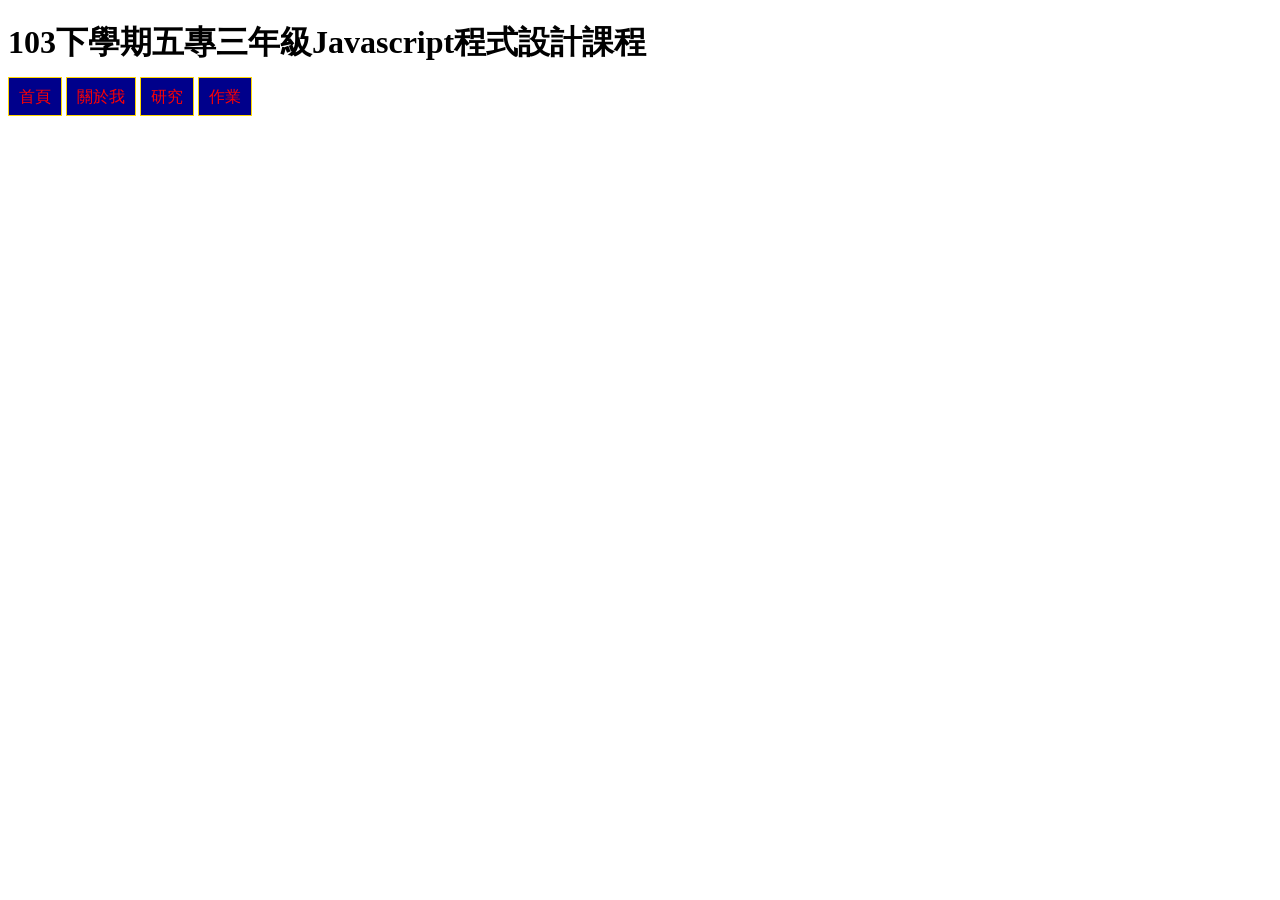
==== index.html @ 6a2a3c7b "index.html" ====
<!DOCTYPE html>
<html lang="en">
<head>
    <meta charset="UTF-8">
    <meta name="viewport" content="width=device-width, initial-scale=1.0">
    <title>Javascript程式設計範例</title>
    <style>
        a{
            color: white;
            background-color: darkblue;
            text-decoration: none;
            padding: 10px;
            border: 1px solid gold;
        }
        a:link{
            color:red;
        }
    </style>
</head>
<body>
    <h1>103下學期五專三年級Javascript程式設計課程</h1>
    <a href="index.html">首頁</a>
    <a href="about.html">關於我</a>
    <a href="research.html">研究</a>
    <a href="homework.html">作業</a>
</body>
</html>
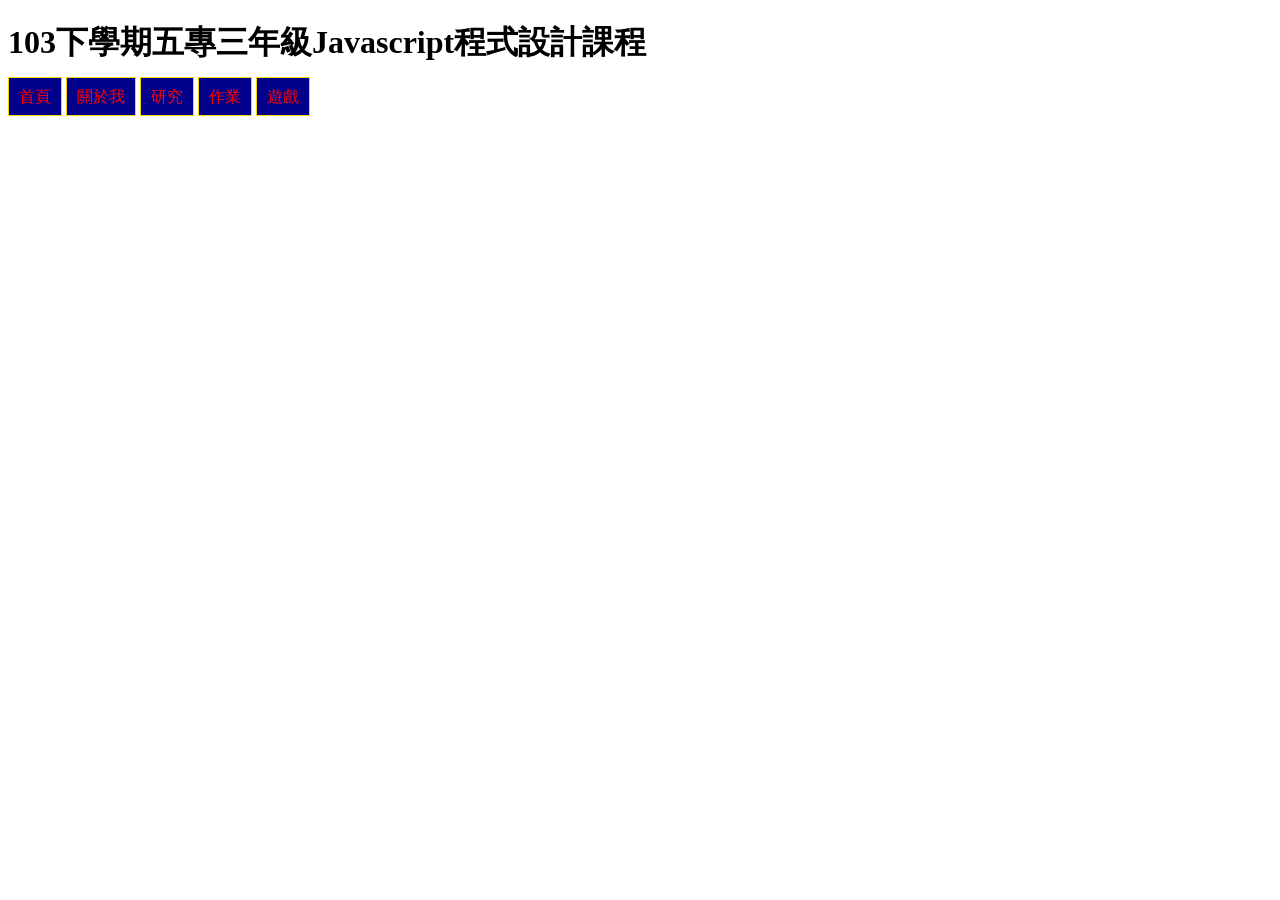
==== commit 6435d4ea: "index.html" ====
--- a/index.html
+++ b/index.html
@@ -23,5 +23,6 @@
     <a href="about.html">關於我</a>
     <a href="research.html">研究</a>
     <a href="homework.html">作業</a>
+    <a href="game.html">遊戲</a>
 </body>
 </html>
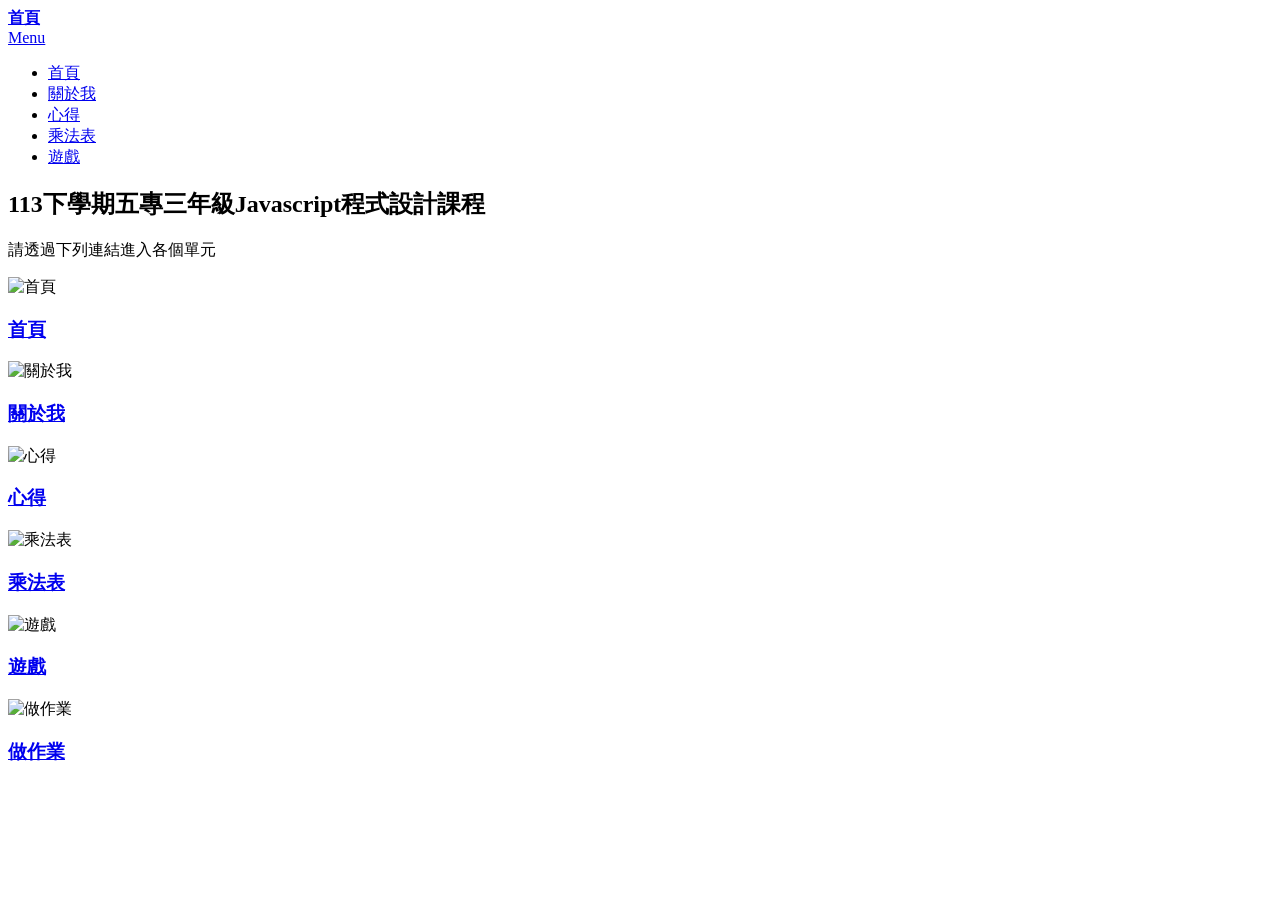
==== commit 709b3a0f: "2" ====
--- a/index.html
+++ b/index.html
@@ -1,28 +1,117 @@
-<!DOCTYPE html>
-<html lang="en">
+<!DOCTYPE HTML>
+<html>
 <head>
-    <meta charset="UTF-8">
-    <meta name="viewport" content="width=device-width, initial-scale=1.0">
     <title>Javascript程式設計範例</title>
-    <style>
-        a{
-            color: white;
-            background-color: darkblue;
-            text-decoration: none;
-            padding: 10px;
-            border: 1px solid gold;
-        }
-        a:link{
-            color:red;
-        }
-    </style>
+    <meta charset="utf-8" />
+    <meta name="viewport" content="width=device-width, initial-scale=1, user-scalable=no" />
+    <link rel="stylesheet" href="assets/css/main.css" />
+    <noscript><link rel="stylesheet" href="assets/css/noscript.css" /></noscript>
 </head>
-<body>
-    <h1>103下學期五專三年級Javascript程式設計課程</h1>
-    <a href="index.html">首頁</a>
-    <a href="about.html">關於我</a>
-    <a href="research.html">研究</a>
-    <a href="homework.html">作業</a>
-    <a href="game.html">遊戲</a>
+<body class="is-preload">
+
+    <!-- Wrapper -->
+    <div id="wrapper">
+
+        <!-- Header -->
+        <header id="header" class="alt">
+            <a href="index.html" class="logo"><strong>首頁</strong> </a>
+            <nav>
+                <a href="#menu">Menu</a>
+            </nav>
+        </header>
+
+        <!-- Menu -->
+        <nav id="menu">
+            <ul class="links">
+                <li><a href="index.html">首頁</a></li>
+                <li><a href="about.html">關於我</a></li>
+                <li><a href="feel.html">心得</a></li>
+                <li><a href="xx.html">乘法表</a></li>
+                <li><a href="game2.html">遊戲</a></li>
+            </ul>
+        </nav>
+
+       <!-- ...existing code... -->
+<!-- Banner -->
+<section id="banner" class="major">
+    <div class="inner">
+        <header class="major">
+            <h1>113下學期五專三年級Javascript程式設計課程</h1>
+        </header>
+        <div class="content">
+            <p>請透過下列連結進入各個單元</p>
+        </div>
+    </div>
+</section>
+
+<!-- Main -->
+<div id="main">
+
+    <!-- One -->
+    <section id="one" class="tiles">
+<article>
+    <span class="image">
+        <img src="images/home.jpg" alt="首頁" />
+    </span>
+    <header class="major">
+        <h3><a href="index.html" class="link">首頁</a></h3>
+    </header>
+</article>
+        <article>
+            <span class="image">
+                <img src="images/me.jpg" alt="關於我" />
+            </span>
+            <header class="major">
+                <h3><a href="about.html" class="link">關於我</a></h3>
+            </header>
+        </article>
+    <article>
+        <span class="image">
+            <img src="images/feel.jpg" alt="心得" />
+        </span>
+        <header class="major">
+            <h3><a href="feel.html" class="link">心得</a></h3>
+        </header>
+    </article>
+    <article>
+        <span class="image">
+            <img src="images/xx.jpg" alt="乘法表" />
+        </span>
+        <header class="major">
+            <h3><a href="xx.html" class="link">乘法表</a></h3>
+        </header>
+    </article>
+    <article>
+        <span class="image">
+            <img src="images/game.jpg" alt="遊戲" />
+        </span>
+        <header class="major">
+            <h3><a href="game2.html" class="link">遊戲</a></h3>
+        </header>
+    </article>
+    <!-- 新增「做作業」區塊，格式和遊戲一樣 -->
+    <article>
+        <span class="image">
+            <img src="images/homework.jpg" alt="做作業" />
+        </span>
+        <header class="major">
+            <h3><a href="https://jiadeshen.github.io/0508-1app/" class="link" target="_blank">做作業</a></h3>
+        </header>
+    </article>
+</section>
+    
+
+   
+<!-- ...existing code... -->
+
+    <!-- Scripts -->
+    <script src="assets/js/jquery.min.js"></script>
+    <script src="assets/js/jquery.scrolly.min.js"></script>
+    <script src="assets/js/jquery.scrollex.min.js"></script>
+    <script src="assets/js/browser.min.js"></script>
+    <script src="assets/js/breakpoints.min.js"></script>
+    <script src="assets/js/util.js"></script>
+    <script src="assets/js/main.js"></script>
+
 </body>
 </html>
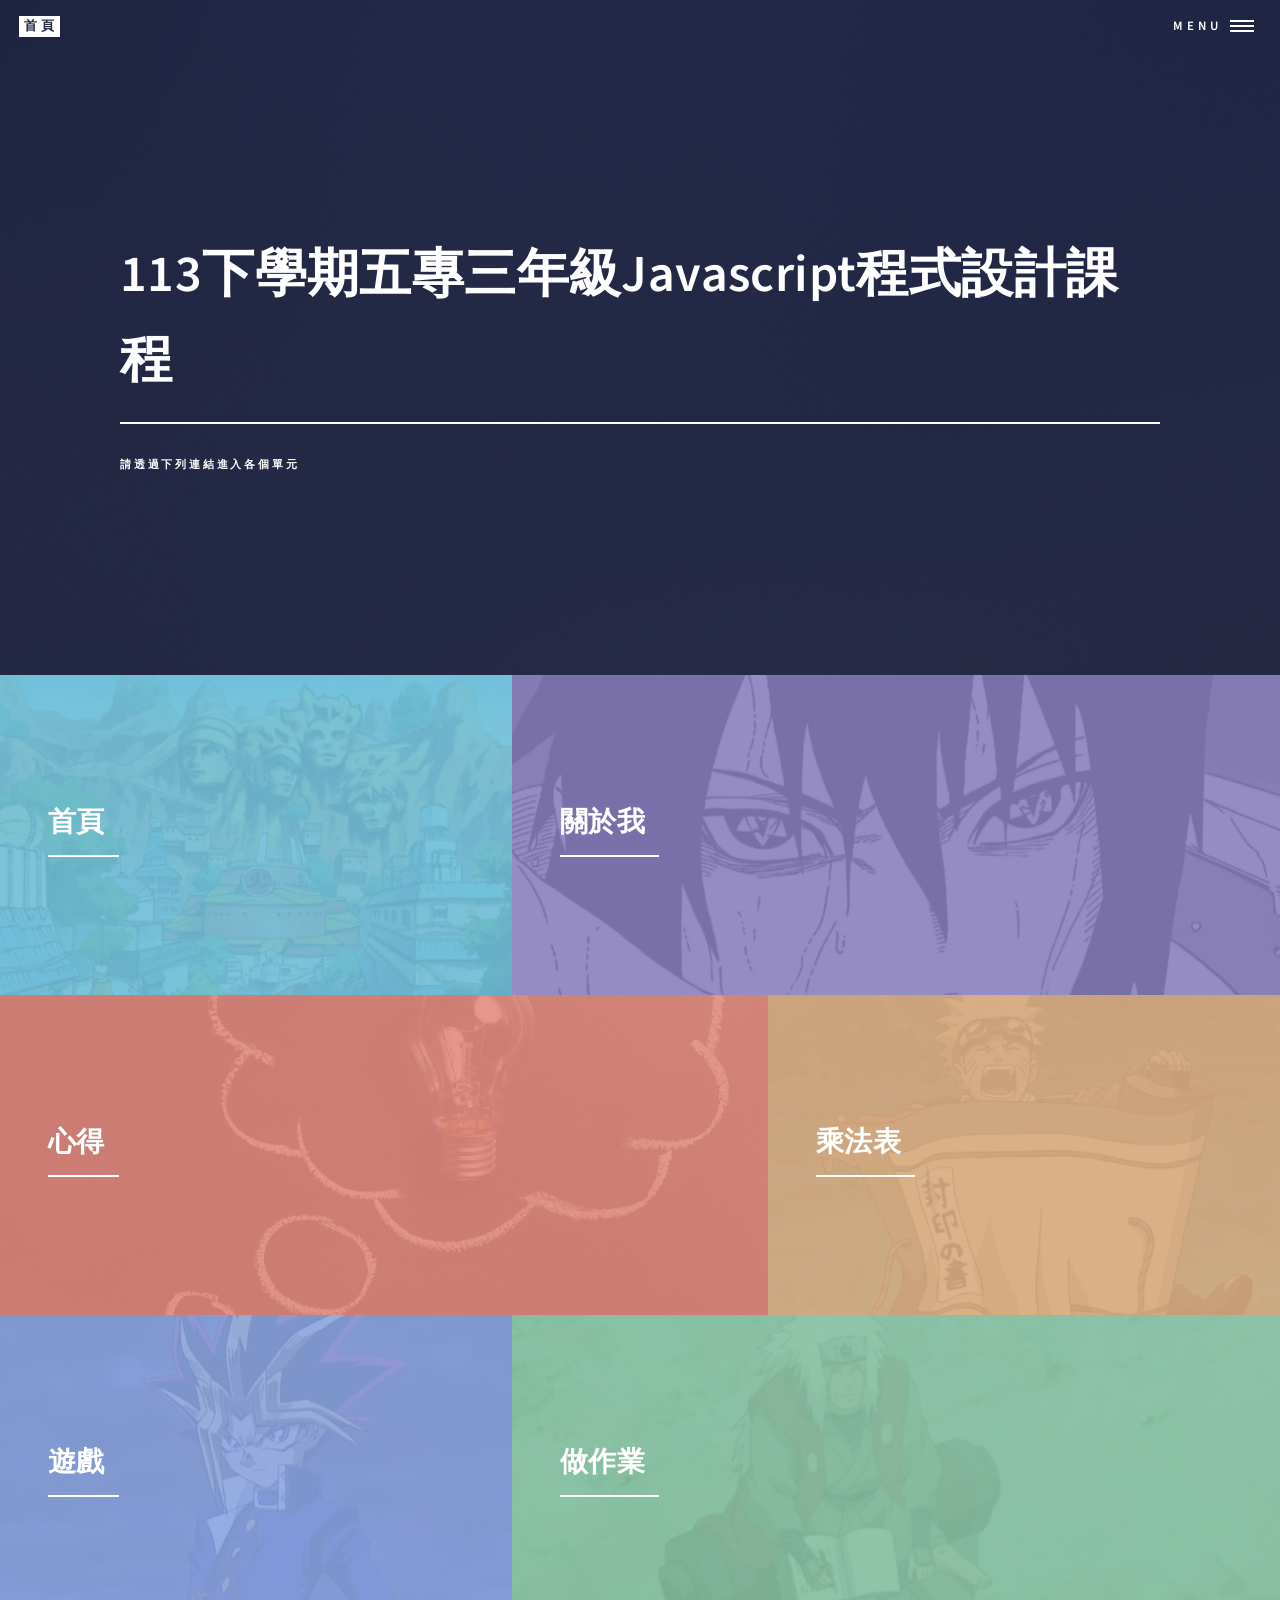
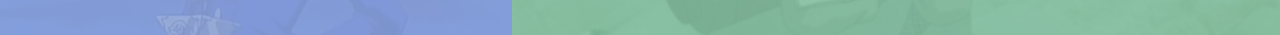
==== commit a04e76cc: "更新多個HTML檔案，優化註解與結構，改善可讀性" ====
--- a/index.html
+++ b/index.html
@@ -4,15 +4,17 @@
     <title>Javascript程式設計範例</title>
     <meta charset="utf-8" />
     <meta name="viewport" content="width=device-width, initial-scale=1, user-scalable=no" />
+    <!-- 主樣式 -->
     <link rel="stylesheet" href="assets/css/main.css" />
+    <!-- 無JS時的樣式 -->
     <noscript><link rel="stylesheet" href="assets/css/noscript.css" /></noscript>
 </head>
 <body class="is-preload">
 
-    <!-- Wrapper -->
+    <!-- 外層包裝 -->
     <div id="wrapper">
 
-        <!-- Header -->
+        <!-- 頁首（Logo與選單） -->
         <header id="header" class="alt">
             <a href="index.html" class="logo"><strong>首頁</strong> </a>
             <nav>
@@ -20,7 +22,7 @@
             </nav>
         </header>
 
-        <!-- Menu -->
+        <!-- 側邊選單 -->
         <nav id="menu">
             <ul class="links">
                 <li><a href="index.html">首頁</a></li>
@@ -31,87 +33,85 @@
             </ul>
         </nav>
 
-       <!-- ...existing code... -->
-<!-- Banner -->
-<section id="banner" class="major">
-    <div class="inner">
-        <header class="major">
-            <h1>113下學期五專三年級Javascript程式設計課程</h1>
-        </header>
-        <div class="content">
-            <p>請透過下列連結進入各個單元</p>
+        <!-- 橫幅區塊，顯示課程標題與說明 -->
+        <section id="banner" class="major">
+            <div class="inner">
+                <header class="major">
+                    <h1>113下學期五專三年級Javascript程式設計課程</h1>
+                </header>
+                <div class="content">
+                    <p>請透過下列連結進入各個單元</p>
+                </div>
+            </div>
+        </section>
+
+        <!-- 主要內容區塊 -->
+        <div id="main">
+
+            <!-- tiles 區塊，列出各單元入口 -->
+            <section id="one" class="tiles">
+                <!-- 首頁 -->
+                <article>
+                    <span class="image">
+                        <img src="images/home.jpg" alt="首頁" />
+                    </span>
+                    <header class="major">
+                        <h3><a href="index.html" class="link">首頁</a></h3>
+                    </header>
+                </article>
+                <!-- 關於我 -->
+                <article>
+                    <span class="image">
+                        <img src="images/me.jpg" alt="關於我" />
+                    </span>
+                    <header class="major">
+                        <h3><a href="about.html" class="link">關於我</a></h3>
+                    </header>
+                </article>
+                <!-- 心得 -->
+                <article>
+                    <span class="image">
+                        <img src="images/feel.jpg" alt="心得" />
+                    </span>
+                    <header class="major">
+                        <h3><a href="feel.html" class="link">心得</a></h3>
+                    </header>
+                </article>
+                <!-- 乘法表 -->
+                <article>
+                    <span class="image">
+                        <img src="images/xx.jpg" alt="乘法表" />
+                    </span>
+                    <header class="major">
+                        <h3><a href="xx.html" class="link">乘法表</a></h3>
+                    </header>
+                </article>
+                <!-- 遊戲 -->
+                <article>
+                    <span class="image">
+                        <img src="images/game.jpg" alt="遊戲" />
+                    </span>
+                    <header class="major">
+                        <h3><a href="game2.html" class="link">遊戲</a></h3>
+                    </header>
+                </article>
+                <!-- 做作業（外部連結，另開新視窗） -->
+                <article>
+                    <span class="image">
+                        <img src="images/homework.jpg" alt="做作業" />
+                    </span>
+                    <header class="major">
+                        <h3><a href="https://jiadeshen.github.io/0508-1app/" class="link" target="_blank">做作業</a></h3>
+                    </header>
+                </article>
+            </section>
         </div>
-    </div>
-</section>
 
-<!-- Main -->
-<div id="main">
-
-    <!-- One -->
-    <section id="one" class="tiles">
-<article>
-    <span class="image">
-        <img src="images/home.jpg" alt="首頁" />
-    </span>
-    <header class="major">
-        <h3><a href="index.html" class="link">首頁</a></h3>
-    </header>
-</article>
-        <article>
-            <span class="image">
-                <img src="images/me.jpg" alt="關於我" />
-            </span>
-            <header class="major">
-                <h3><a href="about.html" class="link">關於我</a></h3>
-            </header>
-        </article>
-    <article>
-        <span class="image">
-            <img src="images/feel.jpg" alt="心得" />
-        </span>
-        <header class="major">
-            <h3><a href="feel.html" class="link">心得</a></h3>
-        </header>
-    </article>
-    <article>
-        <span class="image">
-            <img src="images/xx.jpg" alt="乘法表" />
-        </span>
-        <header class="major">
-            <h3><a href="xx.html" class="link">乘法表</a></h3>
-        </header>
-    </article>
-    <article>
-        <span class="image">
-            <img src="images/game.jpg" alt="遊戲" />
-        </span>
-        <header class="major">
-            <h3><a href="game2.html" class="link">遊戲</a></h3>
-        </header>
-    </article>
-    <!-- 新增「做作業」區塊，格式和遊戲一樣 -->
-    <article>
-        <span class="image">
-            <img src="images/homework.jpg" alt="做作業" />
-        </span>
-        <header class="major">
-            <h3><a href="https://jiadeshen.github.io/0508-1app/" class="link" target="_blank">做作業</a></h3>
-        </header>
-    </article>
-</section>
-    
-
-   
-<!-- ...existing code... -->
-
-    <!-- Scripts -->
-    <script src="assets/js/jquery.min.js"></script>
-    <script src="assets/js/jquery.scrolly.min.js"></script>
-    <script src="assets/js/jquery.scrollex.min.js"></script>
-    <script src="assets/js/browser.min.js"></script>
-    <script src="assets/js/breakpoints.min.js"></script>
-    <script src="assets/js/util.js"></script>
-    <script src="assets/js/main.js"></script>
-
-</body>
-</html>+        <!-- 主題功能用 JavaScript -->
+        <script src="assets/js/jquery.min.js"></script>
+        <script src="assets/js/jquery.scrolly.min.js"></script>
+        <script src="assets/js/jquery.scrollex.min.js"></script>
+        <script src="assets/js/browser.min.js"></script>
+        <script src="assets/js/breakpoints.min.js"></script>
+        <script src="assets/js/util.js"></script>
+        <script src="assets/js/main.js"></script>
--- a/assets/css/main.css
+++ b/assets/css/main.css
@@ -0,0 +1,4001 @@
+@import url(fontawesome-all.min.css);
+@import url("https://fonts.googleapis.com/css?family=Source+Sans+Pro:300,300italic,600,600italic");
+
+/*
+	Forty by HTML5 UP
+	html5up.net | @ajlkn
+	Free for personal and commercial use under the CCA 3.0 license (html5up.net/license)
+*/
+
+html, body, div, span, applet, object,
+iframe, h1, h2, h3, h4, h5, h6, p, blockquote,
+pre, a, abbr, acronym, address, big, cite,
+code, del, dfn, em, img, ins, kbd, q, s, samp,
+small, strike, strong, sub, sup, tt, var, b,
+u, i, center, dl, dt, dd, ol, ul, li, fieldset,
+form, label, legend, table, caption, tbody,
+tfoot, thead, tr, th, td, article, aside,
+canvas, details, embed, figure, figcaption,
+footer, header, hgroup, menu, nav, output, ruby,
+section, summary, time, mark, audio, video {
+	margin: 0;
+	padding: 0;
+	border: 0;
+	font-size: 100%;
+	font: inherit;
+	vertical-align: baseline;}
+
+article, aside, details, figcaption, figure,
+footer, header, hgroup, menu, nav, section {
+	display: block;}
+
+body {
+	line-height: 1;
+}
+
+ol, ul {
+	list-style: none;
+}
+
+blockquote, q {
+	quotes: none;
+}
+
+	blockquote:before, blockquote:after, q:before, q:after {
+		content: '';
+		content: none;
+	}
+
+table {
+	border-collapse: collapse;
+	border-spacing: 0;
+}
+
+body {
+	-webkit-text-size-adjust: none;
+}
+
+mark {
+	background-color: transparent;
+	color: inherit;
+}
+
+input::-moz-focus-inner {
+	border: 0;
+	padding: 0;
+}
+
+input, select, textarea {
+	-moz-appearance: none;
+	-webkit-appearance: none;
+	-ms-appearance: none;
+	appearance: none;
+}
+
+/* Basic */
+
+	@-ms-viewport {
+		width: device-width;
+	}
+
+	body {
+		-ms-overflow-style: scrollbar;
+	}
+
+	@media screen and (max-width: 480px) {
+
+		html, body {
+			min-width: 320px;
+		}
+
+	}
+
+	html {
+		box-sizing: border-box;
+	}
+
+	*, *:before, *:after {
+		box-sizing: inherit;
+	}
+
+	body {
+		background: #242943;
+	}
+
+		body.is-preload *, body.is-preload *:before, body.is-preload *:after {
+			-moz-animation: none !important;
+			-webkit-animation: none !important;
+			-ms-animation: none !important;
+			animation: none !important;
+			-moz-transition: none !important;
+			-webkit-transition: none !important;
+			-ms-transition: none !important;
+			transition: none !important;
+		}
+
+/* Type */
+
+	body, input, select, textarea {
+		color: #ffffff;
+		font-family: "Source Sans Pro", Helvetica, sans-serif;
+		font-size: 17pt;
+		font-weight: 300;
+		letter-spacing: 0.025em;
+		line-height: 1.65;
+	}
+
+		@media screen and (max-width: 1680px) {
+
+			body, input, select, textarea {
+				font-size: 14pt;
+			}
+
+		}
+
+		@media screen and (max-width: 1280px) {
+
+			body, input, select, textarea {
+				font-size: 12pt;
+			}
+
+		}
+
+		@media screen and (max-width: 360px) {
+
+			body, input, select, textarea {
+				font-size: 11pt;
+			}
+
+		}
+
+	a {
+		-moz-transition: color 0.2s ease-in-out, border-bottom-color 0.2s ease-in-out;
+		-webkit-transition: color 0.2s ease-in-out, border-bottom-color 0.2s ease-in-out;
+		-ms-transition: color 0.2s ease-in-out, border-bottom-color 0.2s ease-in-out;
+		transition: color 0.2s ease-in-out, border-bottom-color 0.2s ease-in-out;
+		border-bottom: dotted 1px;
+		color: inherit;
+		text-decoration: none;
+	}
+
+		a:hover {
+			border-bottom-color: transparent;
+			color: #9bf1ff !important;
+		}
+
+		a:active {
+			color: #53e3fb !important;
+		}
+
+	strong, b {
+		color: #ffffff;
+		font-weight: 600;
+	}
+
+	em, i {
+		font-style: italic;
+	}
+
+	p {
+		margin: 0 0 2em 0;
+	}
+
+	h1, h2, h3, h4, h5, h6 {
+		color: #ffffff;
+		font-weight: 600;
+		line-height: 1.65;
+		margin: 0 0 1em 0;
+	}
+
+		h1 a, h2 a, h3 a, h4 a, h5 a, h6 a {
+			color: inherit;
+			border-bottom: 0;
+		}
+
+	h1 {
+		font-size: 2.5em;
+	}
+
+	h2 {
+		font-size: 1.75em;
+	}
+
+	h3 {
+		font-size: 1.35em;
+	}
+
+	h4 {
+		font-size: 1.1em;
+	}
+
+	h5 {
+		font-size: 0.9em;
+	}
+
+	h6 {
+		font-size: 0.7em;
+	}
+
+	@media screen and (max-width: 736px) {
+
+		h1 {
+			font-size: 2em;
+		}
+
+		h2 {
+			font-size: 1.5em;
+		}
+
+		h3 {
+			font-size: 1.25em;
+		}
+
+	}
+
+	sub {
+		font-size: 0.8em;
+		position: relative;
+		top: 0.5em;
+	}
+
+	sup {
+		font-size: 0.8em;
+		position: relative;
+		top: -0.5em;
+	}
+
+	blockquote {
+		border-left: solid 4px rgba(212, 212, 255, 0.1);
+		font-style: italic;
+		margin: 0 0 2em 0;
+		padding: 0.5em 0 0.5em 2em;
+	}
+
+	code {
+		background: rgba(212, 212, 255, 0.035);
+		font-family: "Courier New", monospace;
+		font-size: 0.9em;
+		margin: 0 0.25em;
+		padding: 0.25em 0.65em;
+	}
+
+	pre {
+		-webkit-overflow-scrolling: touch;
+		font-family: "Courier New", monospace;
+		font-size: 0.9em;
+		margin: 0 0 2em 0;
+	}
+
+		pre code {
+			display: block;
+			line-height: 1.75;
+			padding: 1em 1.5em;
+			overflow-x: auto;
+		}
+
+	hr {
+		border: 0;
+		border-bottom: solid 1px rgba(212, 212, 255, 0.1);
+		margin: 2em 0;
+	}
+
+		hr.major {
+			margin: 3em 0;
+		}
+
+	.align-left {
+		text-align: left;
+	}
+
+	.align-center {
+		text-align: center;
+	}
+
+	.align-right {
+		text-align: right;
+	}
+
+/* Row */
+
+	.row {
+		display: flex;
+		flex-wrap: wrap;
+		box-sizing: border-box;
+		align-items: stretch;
+	}
+
+		.row > * {
+			box-sizing: border-box;
+		}
+
+		.row.gtr-uniform > * > :last-child {
+			margin-bottom: 0;
+		}
+
+		.row.aln-left {
+			justify-content: flex-start;
+		}
+
+		.row.aln-center {
+			justify-content: center;
+		}
+
+		.row.aln-right {
+			justify-content: flex-end;
+		}
+
+		.row.aln-top {
+			align-items: flex-start;
+		}
+
+		.row.aln-middle {
+			align-items: center;
+		}
+
+		.row.aln-bottom {
+			align-items: flex-end;
+		}
+
+		.row > .imp {
+			order: -1;
+		}
+
+		.row > .col-1 {
+			width: 8.33333%;
+		}
+
+		.row > .off-1 {
+			margin-left: 8.33333%;
+		}
+
+		.row > .col-2 {
+			width: 16.66667%;
+		}
+
+		.row > .off-2 {
+			margin-left: 16.66667%;
+		}
+
+		.row > .col-3 {
+			width: 25%;
+		}
+
+		.row > .off-3 {
+			margin-left: 25%;
+		}
+
+		.row > .col-4 {
+			width: 33.33333%;
+		}
+
+		.row > .off-4 {
+			margin-left: 33.33333%;
+		}
+
+		.row > .col-5 {
+			width: 41.66667%;
+		}
+
+		.row > .off-5 {
+			margin-left: 41.66667%;
+		}
+
+		.row > .col-6 {
+			width: 50%;
+		}
+
+		.row > .off-6 {
+			margin-left: 50%;
+		}
+
+		.row > .col-7 {
+			width: 58.33333%;
+		}
+
+		.row > .off-7 {
+			margin-left: 58.33333%;
+		}
+
+		.row > .col-8 {
+			width: 66.66667%;
+		}
+
+		.row > .off-8 {
+			margin-left: 66.66667%;
+		}
+
+		.row > .col-9 {
+			width: 75%;
+		}
+
+		.row > .off-9 {
+			margin-left: 75%;
+		}
+
+		.row > .col-10 {
+			width: 83.33333%;
+		}
+
+		.row > .off-10 {
+			margin-left: 83.33333%;
+		}
+
+		.row > .col-11 {
+			width: 91.66667%;
+		}
+
+		.row > .off-11 {
+			margin-left: 91.66667%;
+		}
+
+		.row > .col-12 {
+			width: 100%;
+		}
+
+		.row > .off-12 {
+			margin-left: 100%;
+		}
+
+		.row.gtr-0 {
+			margin-top: 0;
+			margin-left: 0em;
+		}
+
+			.row.gtr-0 > * {
+				padding: 0 0 0 0em;
+			}
+
+			.row.gtr-0.gtr-uniform {
+				margin-top: 0em;
+			}
+
+				.row.gtr-0.gtr-uniform > * {
+					padding-top: 0em;
+				}
+
+		.row.gtr-25 {
+			margin-top: 0;
+			margin-left: -0.5em;
+		}
+
+			.row.gtr-25 > * {
+				padding: 0 0 0 0.5em;
+			}
+
+			.row.gtr-25.gtr-uniform {
+				margin-top: -0.5em;
+			}
+
+				.row.gtr-25.gtr-uniform > * {
+					padding-top: 0.5em;
+				}
+
+		.row.gtr-50 {
+			margin-top: 0;
+			margin-left: -1em;
+		}
+
+			.row.gtr-50 > * {
+				padding: 0 0 0 1em;
+			}
+
+			.row.gtr-50.gtr-uniform {
+				margin-top: -1em;
+			}
+
+				.row.gtr-50.gtr-uniform > * {
+					padding-top: 1em;
+				}
+
+		.row {
+			margin-top: 0;
+			margin-left: -2em;
+		}
+
+			.row > * {
+				padding: 0 0 0 2em;
+			}
+
+			.row.gtr-uniform {
+				margin-top: -2em;
+			}
+
+				.row.gtr-uniform > * {
+					padding-top: 2em;
+				}
+
+		.row.gtr-150 {
+			margin-top: 0;
+			margin-left: -3em;
+		}
+
+			.row.gtr-150 > * {
+				padding: 0 0 0 3em;
+			}
+
+			.row.gtr-150.gtr-uniform {
+				margin-top: -3em;
+			}
+
+				.row.gtr-150.gtr-uniform > * {
+					padding-top: 3em;
+				}
+
+		.row.gtr-200 {
+			margin-top: 0;
+			margin-left: -4em;
+		}
+
+			.row.gtr-200 > * {
+				padding: 0 0 0 4em;
+			}
+
+			.row.gtr-200.gtr-uniform {
+				margin-top: -4em;
+			}
+
+				.row.gtr-200.gtr-uniform > * {
+					padding-top: 4em;
+				}
+
+		@media screen and (max-width: 1680px) {
+
+			.row {
+				display: flex;
+				flex-wrap: wrap;
+				box-sizing: border-box;
+				align-items: stretch;
+			}
+
+				.row > * {
+					box-sizing: border-box;
+				}
+
+				.row.gtr-uniform > * > :last-child {
+					margin-bottom: 0;
+				}
+
+				.row.aln-left {
+					justify-content: flex-start;
+				}
+
+				.row.aln-center {
+					justify-content: center;
+				}
+
+				.row.aln-right {
+					justify-content: flex-end;
+				}
+
+				.row.aln-top {
+					align-items: flex-start;
+				}
+
+				.row.aln-middle {
+					align-items: center;
+				}
+
+				.row.aln-bottom {
+					align-items: flex-end;
+				}
+
+				.row > .imp-xlarge {
+					order: -1;
+				}
+
+				.row > .col-1-xlarge {
+					width: 8.33333%;
+				}
+
+				.row > .off-1-xlarge {
+					margin-left: 8.33333%;
+				}
+
+				.row > .col-2-xlarge {
+					width: 16.66667%;
+				}
+
+				.row > .off-2-xlarge {
+					margin-left: 16.66667%;
+				}
+
+				.row > .col-3-xlarge {
+					width: 25%;
+				}
+
+				.row > .off-3-xlarge {
+					margin-left: 25%;
+				}
+
+				.row > .col-4-xlarge {
+					width: 33.33333%;
+				}
+
+				.row > .off-4-xlarge {
+					margin-left: 33.33333%;
+				}
+
+				.row > .col-5-xlarge {
+					width: 41.66667%;
+				}
+
+				.row > .off-5-xlarge {
+					margin-left: 41.66667%;
+				}
+
+				.row > .col-6-xlarge {
+					width: 50%;
+				}
+
+				.row > .off-6-xlarge {
+					margin-left: 50%;
+				}
+
+				.row > .col-7-xlarge {
+					width: 58.33333%;
+				}
+
+				.row > .off-7-xlarge {
+					margin-left: 58.33333%;
+				}
+
+				.row > .col-8-xlarge {
+					width: 66.66667%;
+				}
+
+				.row > .off-8-xlarge {
+					margin-left: 66.66667%;
+				}
+
+				.row > .col-9-xlarge {
+					width: 75%;
+				}
+
+				.row > .off-9-xlarge {
+					margin-left: 75%;
+				}
+
+				.row > .col-10-xlarge {
+					width: 83.33333%;
+				}
+
+				.row > .off-10-xlarge {
+					margin-left: 83.33333%;
+				}
+
+				.row > .col-11-xlarge {
+					width: 91.66667%;
+				}
+
+				.row > .off-11-xlarge {
+					margin-left: 91.66667%;
+				}
+
+				.row > .col-12-xlarge {
+					width: 100%;
+				}
+
+				.row > .off-12-xlarge {
+					margin-left: 100%;
+				}
+
+				.row.gtr-0 {
+					margin-top: 0;
+					margin-left: 0em;
+				}
+
+					.row.gtr-0 > * {
+						padding: 0 0 0 0em;
+					}
+
+					.row.gtr-0.gtr-uniform {
+						margin-top: 0em;
+					}
+
+						.row.gtr-0.gtr-uniform > * {
+							padding-top: 0em;
+						}
+
+				.row.gtr-25 {
+					margin-top: 0;
+					margin-left: -0.5em;
+				}
+
+					.row.gtr-25 > * {
+						padding: 0 0 0 0.5em;
+					}
+
+					.row.gtr-25.gtr-uniform {
+						margin-top: -0.5em;
+					}
+
+						.row.gtr-25.gtr-uniform > * {
+							padding-top: 0.5em;
+						}
+
+				.row.gtr-50 {
+					margin-top: 0;
+					margin-left: -1em;
+				}
+
+					.row.gtr-50 > * {
+						padding: 0 0 0 1em;
+					}
+
+					.row.gtr-50.gtr-uniform {
+						margin-top: -1em;
+					}
+
+						.row.gtr-50.gtr-uniform > * {
+							padding-top: 1em;
+						}
+
+				.row {
+					margin-top: 0;
+					margin-left: -2em;
+				}
+
+					.row > * {
+						padding: 0 0 0 2em;
+					}
+
+					.row.gtr-uniform {
+						margin-top: -2em;
+					}
+
+						.row.gtr-uniform > * {
+							padding-top: 2em;
+						}
+
+				.row.gtr-150 {
+					margin-top: 0;
+					margin-left: -3em;
+				}
+
+					.row.gtr-150 > * {
+						padding: 0 0 0 3em;
+					}
+
+					.row.gtr-150.gtr-uniform {
+						margin-top: -3em;
+					}
+
+						.row.gtr-150.gtr-uniform > * {
+							padding-top: 3em;
+						}
+
+				.row.gtr-200 {
+					margin-top: 0;
+					margin-left: -4em;
+				}
+
+					.row.gtr-200 > * {
+						padding: 0 0 0 4em;
+					}
+
+					.row.gtr-200.gtr-uniform {
+						margin-top: -4em;
+					}
+
+						.row.gtr-200.gtr-uniform > * {
+							padding-top: 4em;
+						}
+
+		}
+
+		@media screen and (max-width: 1280px) {
+
+			.row {
+				display: flex;
+				flex-wrap: wrap;
+				box-sizing: border-box;
+				align-items: stretch;
+			}
+
+				.row > * {
+					box-sizing: border-box;
+				}
+
+				.row.gtr-uniform > * > :last-child {
+					margin-bottom: 0;
+				}
+
+				.row.aln-left {
+					justify-content: flex-start;
+				}
+
+				.row.aln-center {
+					justify-content: center;
+				}
+
+				.row.aln-right {
+					justify-content: flex-end;
+				}
+
+				.row.aln-top {
+					align-items: flex-start;
+				}
+
+				.row.aln-middle {
+					align-items: center;
+				}
+
+				.row.aln-bottom {
+					align-items: flex-end;
+				}
+
+				.row > .imp-large {
+					order: -1;
+				}
+
+				.row > .col-1-large {
+					width: 8.33333%;
+				}
+
+				.row > .off-1-large {
+					margin-left: 8.33333%;
+				}
+
+				.row > .col-2-large {
+					width: 16.66667%;
+				}
+
+				.row > .off-2-large {
+					margin-left: 16.66667%;
+				}
+
+				.row > .col-3-large {
+					width: 25%;
+				}
+
+				.row > .off-3-large {
+					margin-left: 25%;
+				}
+
+				.row > .col-4-large {
+					width: 33.33333%;
+				}
+
+				.row > .off-4-large {
+					margin-left: 33.33333%;
+				}
+
+				.row > .col-5-large {
+					width: 41.66667%;
+				}
+
+				.row > .off-5-large {
+					margin-left: 41.66667%;
+				}
+
+				.row > .col-6-large {
+					width: 50%;
+				}
+
+				.row > .off-6-large {
+					margin-left: 50%;
+				}
+
+				.row > .col-7-large {
+					width: 58.33333%;
+				}
+
+				.row > .off-7-large {
+					margin-left: 58.33333%;
+				}
+
+				.row > .col-8-large {
+					width: 66.66667%;
+				}
+
+				.row > .off-8-large {
+					margin-left: 66.66667%;
+				}
+
+				.row > .col-9-large {
+					width: 75%;
+				}
+
+				.row > .off-9-large {
+					margin-left: 75%;
+				}
+
+				.row > .col-10-large {
+					width: 83.33333%;
+				}
+
+				.row > .off-10-large {
+					margin-left: 83.33333%;
+				}
+
+				.row > .col-11-large {
+					width: 91.66667%;
+				}
+
+				.row > .off-11-large {
+					margin-left: 91.66667%;
+				}
+
+				.row > .col-12-large {
+					width: 100%;
+				}
+
+				.row > .off-12-large {
+					margin-left: 100%;
+				}
+
+				.row.gtr-0 {
+					margin-top: 0;
+					margin-left: 0em;
+				}
+
+					.row.gtr-0 > * {
+						padding: 0 0 0 0em;
+					}
+
+					.row.gtr-0.gtr-uniform {
+						margin-top: 0em;
+					}
+
+						.row.gtr-0.gtr-uniform > * {
+							padding-top: 0em;
+						}
+
+				.row.gtr-25 {
+					margin-top: 0;
+					margin-left: -0.375em;
+				}
+
+					.row.gtr-25 > * {
+						padding: 0 0 0 0.375em;
+					}
+
+					.row.gtr-25.gtr-uniform {
+						margin-top: -0.375em;
+					}
+
+						.row.gtr-25.gtr-uniform > * {
+							padding-top: 0.375em;
+						}
+
+				.row.gtr-50 {
+					margin-top: 0;
+					margin-left: -0.75em;
+				}
+
+					.row.gtr-50 > * {
+						padding: 0 0 0 0.75em;
+					}
+
+					.row.gtr-50.gtr-uniform {
+						margin-top: -0.75em;
+					}
+
+						.row.gtr-50.gtr-uniform > * {
+							padding-top: 0.75em;
+						}
+
+				.row {
+					margin-top: 0;
+					margin-left: -1.5em;
+				}
+
+					.row > * {
+						padding: 0 0 0 1.5em;
+					}
+
+					.row.gtr-uniform {
+						margin-top: -1.5em;
+					}
+
+						.row.gtr-uniform > * {
+							padding-top: 1.5em;
+						}
+
+				.row.gtr-150 {
+					margin-top: 0;
+					margin-left: -2.25em;
+				}
+
+					.row.gtr-150 > * {
+						padding: 0 0 0 2.25em;
+					}
+
+					.row.gtr-150.gtr-uniform {
+						margin-top: -2.25em;
+					}
+
+						.row.gtr-150.gtr-uniform > * {
+							padding-top: 2.25em;
+						}
+
+				.row.gtr-200 {
+					margin-top: 0;
+					margin-left: -3em;
+				}
+
+					.row.gtr-200 > * {
+						padding: 0 0 0 3em;
+					}
+
+					.row.gtr-200.gtr-uniform {
+						margin-top: -3em;
+					}
+
+						.row.gtr-200.gtr-uniform > * {
+							padding-top: 3em;
+						}
+
+		}
+
+		@media screen and (max-width: 980px) {
+
+			.row {
+				display: flex;
+				flex-wrap: wrap;
+				box-sizing: border-box;
+				align-items: stretch;
+			}
+
+				.row > * {
+					box-sizing: border-box;
+				}
+
+				.row.gtr-uniform > * > :last-child {
+					margin-bottom: 0;
+				}
+
+				.row.aln-left {
+					justify-content: flex-start;
+				}
+
+				.row.aln-center {
+					justify-content: center;
+				}
+
+				.row.aln-right {
+					justify-content: flex-end;
+				}
+
+				.row.aln-top {
+					align-items: flex-start;
+				}
+
+				.row.aln-middle {
+					align-items: center;
+				}
+
+				.row.aln-bottom {
+					align-items: flex-end;
+				}
+
+				.row > .imp-medium {
+					order: -1;
+				}
+
+				.row > .col-1-medium {
+					width: 8.33333%;
+				}
+
+				.row > .off-1-medium {
+					margin-left: 8.33333%;
+				}
+
+				.row > .col-2-medium {
+					width: 16.66667%;
+				}
+
+				.row > .off-2-medium {
+					margin-left: 16.66667%;
+				}
+
+				.row > .col-3-medium {
+					width: 25%;
+				}
+
+				.row > .off-3-medium {
+					margin-left: 25%;
+				}
+
+				.row > .col-4-medium {
+					width: 33.33333%;
+				}
+
+				.row > .off-4-medium {
+					margin-left: 33.33333%;
+				}
+
+				.row > .col-5-medium {
+					width: 41.66667%;
+				}
+
+				.row > .off-5-medium {
+					margin-left: 41.66667%;
+				}
+
+				.row > .col-6-medium {
+					width: 50%;
+				}
+
+				.row > .off-6-medium {
+					margin-left: 50%;
+				}
+
+				.row > .col-7-medium {
+					width: 58.33333%;
+				}
+
+				.row > .off-7-medium {
+					margin-left: 58.33333%;
+				}
+
+				.row > .col-8-medium {
+					width: 66.66667%;
+				}
+
+				.row > .off-8-medium {
+					margin-left: 66.66667%;
+				}
+
+				.row > .col-9-medium {
+					width: 75%;
+				}
+
+				.row > .off-9-medium {
+					margin-left: 75%;
+				}
+
+				.row > .col-10-medium {
+					width: 83.33333%;
+				}
+
+				.row > .off-10-medium {
+					margin-left: 83.33333%;
+				}
+
+				.row > .col-11-medium {
+					width: 91.66667%;
+				}
+
+				.row > .off-11-medium {
+					margin-left: 91.66667%;
+				}
+
+				.row > .col-12-medium {
+					width: 100%;
+				}
+
+				.row > .off-12-medium {
+					margin-left: 100%;
+				}
+
+				.row.gtr-0 {
+					margin-top: 0;
+					margin-left: 0em;
+				}
+
+					.row.gtr-0 > * {
+						padding: 0 0 0 0em;
+					}
+
+					.row.gtr-0.gtr-uniform {
+						margin-top: 0em;
+					}
+
+						.row.gtr-0.gtr-uniform > * {
+							padding-top: 0em;
+						}
+
+				.row.gtr-25 {
+					margin-top: 0;
+					margin-left: -0.375em;
+				}
+
+					.row.gtr-25 > * {
+						padding: 0 0 0 0.375em;
+					}
+
+					.row.gtr-25.gtr-uniform {
+						margin-top: -0.375em;
+					}
+
+						.row.gtr-25.gtr-uniform > * {
+							padding-top: 0.375em;
+						}
+
+				.row.gtr-50 {
+					margin-top: 0;
+					margin-left: -0.75em;
+				}
+
+					.row.gtr-50 > * {
+						padding: 0 0 0 0.75em;
+					}
+
+					.row.gtr-50.gtr-uniform {
+						margin-top: -0.75em;
+					}
+
+						.row.gtr-50.gtr-uniform > * {
+							padding-top: 0.75em;
+						}
+
+				.row {
+					margin-top: 0;
+					margin-left: -1.5em;
+				}
+
+					.row > * {
+						padding: 0 0 0 1.5em;
+					}
+
+					.row.gtr-uniform {
+						margin-top: -1.5em;
+					}
+
+						.row.gtr-uniform > * {
+							padding-top: 1.5em;
+						}
+
+				.row.gtr-150 {
+					margin-top: 0;
+					margin-left: -2.25em;
+				}
+
+					.row.gtr-150 > * {
+						padding: 0 0 0 2.25em;
+					}
+
+					.row.gtr-150.gtr-uniform {
+						margin-top: -2.25em;
+					}
+
+						.row.gtr-150.gtr-uniform > * {
+							padding-top: 2.25em;
+						}
+
+				.row.gtr-200 {
+					margin-top: 0;
+					margin-left: -3em;
+				}
+
+					.row.gtr-200 > * {
+						padding: 0 0 0 3em;
+					}
+
+					.row.gtr-200.gtr-uniform {
+						margin-top: -3em;
+					}
+
+						.row.gtr-200.gtr-uniform > * {
+							padding-top: 3em;
+						}
+
+		}
+
+		@media screen and (max-width: 736px) {
+
+			.row {
+				display: flex;
+				flex-wrap: wrap;
+				box-sizing: border-box;
+				align-items: stretch;
+			}
+
+				.row > * {
+					box-sizing: border-box;
+				}
+
+				.row.gtr-uniform > * > :last-child {
+					margin-bottom: 0;
+				}
+
+				.row.aln-left {
+					justify-content: flex-start;
+				}
+
+				.row.aln-center {
+					justify-content: center;
+				}
+
+				.row.aln-right {
+					justify-content: flex-end;
+				}
+
+				.row.aln-top {
+					align-items: flex-start;
+				}
+
+				.row.aln-middle {
+					align-items: center;
+				}
+
+				.row.aln-bottom {
+					align-items: flex-end;
+				}
+
+				.row > .imp-small {
+					order: -1;
+				}
+
+				.row > .col-1-small {
+					width: 8.33333%;
+				}
+
+				.row > .off-1-small {
+					margin-left: 8.33333%;
+				}
+
+				.row > .col-2-small {
+					width: 16.66667%;
+				}
+
+				.row > .off-2-small {
+					margin-left: 16.66667%;
+				}
+
+				.row > .col-3-small {
+					width: 25%;
+				}
+
+				.row > .off-3-small {
+					margin-left: 25%;
+				}
+
+				.row > .col-4-small {
+					width: 33.33333%;
+				}
+
+				.row > .off-4-small {
+					margin-left: 33.33333%;
+				}
+
+				.row > .col-5-small {
+					width: 41.66667%;
+				}
+
+				.row > .off-5-small {
+					margin-left: 41.66667%;
+				}
+
+				.row > .col-6-small {
+					width: 50%;
+				}
+
+				.row > .off-6-small {
+					margin-left: 50%;
+				}
+
+				.row > .col-7-small {
+					width: 58.33333%;
+				}
+
+				.row > .off-7-small {
+					margin-left: 58.33333%;
+				}
+
+				.row > .col-8-small {
+					width: 66.66667%;
+				}
+
+				.row > .off-8-small {
+					margin-left: 66.66667%;
+				}
+
+				.row > .col-9-small {
+					width: 75%;
+				}
+
+				.row > .off-9-small {
+					margin-left: 75%;
+				}
+
+				.row > .col-10-small {
+					width: 83.33333%;
+				}
+
+				.row > .off-10-small {
+					margin-left: 83.33333%;
+				}
+
+				.row > .col-11-small {
+					width: 91.66667%;
+				}
+
+				.row > .off-11-small {
+					margin-left: 91.66667%;
+				}
+
+				.row > .col-12-small {
+					width: 100%;
+				}
+
+				.row > .off-12-small {
+					margin-left: 100%;
+				}
+
+				.row.gtr-0 {
+					margin-top: 0;
+					margin-left: 0em;
+				}
+
+					.row.gtr-0 > * {
+						padding: 0 0 0 0em;
+					}
+
+					.row.gtr-0.gtr-uniform {
+						margin-top: 0em;
+					}
+
+						.row.gtr-0.gtr-uniform > * {
+							padding-top: 0em;
+						}
+
+				.row.gtr-25 {
+					margin-top: 0;
+					margin-left: -0.3125em;
+				}
+
+					.row.gtr-25 > * {
+						padding: 0 0 0 0.3125em;
+					}
+
+					.row.gtr-25.gtr-uniform {
+						margin-top: -0.3125em;
+					}
+
+						.row.gtr-25.gtr-uniform > * {
+							padding-top: 0.3125em;
+						}
+
+				.row.gtr-50 {
+					margin-top: 0;
+					margin-left: -0.625em;
+				}
+
+					.row.gtr-50 > * {
+						padding: 0 0 0 0.625em;
+					}
+
+					.row.gtr-50.gtr-uniform {
+						margin-top: -0.625em;
+					}
+
+						.row.gtr-50.gtr-uniform > * {
+							padding-top: 0.625em;
+						}
+
+				.row {
+					margin-top: 0;
+					margin-left: -1.25em;
+				}
+
+					.row > * {
+						padding: 0 0 0 1.25em;
+					}
+
+					.row.gtr-uniform {
+						margin-top: -1.25em;
+					}
+
+						.row.gtr-uniform > * {
+							padding-top: 1.25em;
+						}
+
+				.row.gtr-150 {
+					margin-top: 0;
+					margin-left: -1.875em;
+				}
+
+					.row.gtr-150 > * {
+						padding: 0 0 0 1.875em;
+					}
+
+					.row.gtr-150.gtr-uniform {
+						margin-top: -1.875em;
+					}
+
+						.row.gtr-150.gtr-uniform > * {
+							padding-top: 1.875em;
+						}
+
+				.row.gtr-200 {
+					margin-top: 0;
+					margin-left: -2.5em;
+				}
+
+					.row.gtr-200 > * {
+						padding: 0 0 0 2.5em;
+					}
+
+					.row.gtr-200.gtr-uniform {
+						margin-top: -2.5em;
+					}
+
+						.row.gtr-200.gtr-uniform > * {
+							padding-top: 2.5em;
+						}
+
+		}
+
+		@media screen and (max-width: 480px) {
+
+			.row {
+				display: flex;
+				flex-wrap: wrap;
+				box-sizing: border-box;
+				align-items: stretch;
+			}
+
+				.row > * {
+					box-sizing: border-box;
+				}
+
+				.row.gtr-uniform > * > :last-child {
+					margin-bottom: 0;
+				}
+
+				.row.aln-left {
+					justify-content: flex-start;
+				}
+
+				.row.aln-center {
+					justify-content: center;
+				}
+
+				.row.aln-right {
+					justify-content: flex-end;
+				}
+
+				.row.aln-top {
+					align-items: flex-start;
+				}
+
+				.row.aln-middle {
+					align-items: center;
+				}
+
+				.row.aln-bottom {
+					align-items: flex-end;
+				}
+
+				.row > .imp-xsmall {
+					order: -1;
+				}
+
+				.row > .col-1-xsmall {
+					width: 8.33333%;
+				}
+
+				.row > .off-1-xsmall {
+					margin-left: 8.33333%;
+				}
+
+				.row > .col-2-xsmall {
+					width: 16.66667%;
+				}
+
+				.row > .off-2-xsmall {
+					margin-left: 16.66667%;
+				}
+
+				.row > .col-3-xsmall {
+					width: 25%;
+				}
+
+				.row > .off-3-xsmall {
+					margin-left: 25%;
+				}
+
+				.row > .col-4-xsmall {
+					width: 33.33333%;
+				}
+
+				.row > .off-4-xsmall {
+					margin-left: 33.33333%;
+				}
+
+				.row > .col-5-xsmall {
+					width: 41.66667%;
+				}
+
+				.row > .off-5-xsmall {
+					margin-left: 41.66667%;
+				}
+
+				.row > .col-6-xsmall {
+					width: 50%;
+				}
+
+				.row > .off-6-xsmall {
+					margin-left: 50%;
+				}
+
+				.row > .col-7-xsmall {
+					width: 58.33333%;
+				}
+
+				.row > .off-7-xsmall {
+					margin-left: 58.33333%;
+				}
+
+				.row > .col-8-xsmall {
+					width: 66.66667%;
+				}
+
+				.row > .off-8-xsmall {
+					margin-left: 66.66667%;
+				}
+
+				.row > .col-9-xsmall {
+					width: 75%;
+				}
+
+				.row > .off-9-xsmall {
+					margin-left: 75%;
+				}
+
+				.row > .col-10-xsmall {
+					width: 83.33333%;
+				}
+
+				.row > .off-10-xsmall {
+					margin-left: 83.33333%;
+				}
+
+				.row > .col-11-xsmall {
+					width: 91.66667%;
+				}
+
+				.row > .off-11-xsmall {
+					margin-left: 91.66667%;
+				}
+
+				.row > .col-12-xsmall {
+					width: 100%;
+				}
+
+				.row > .off-12-xsmall {
+					margin-left: 100%;
+				}
+
+				.row.gtr-0 {
+					margin-top: 0;
+					margin-left: 0em;
+				}
+
+					.row.gtr-0 > * {
+						padding: 0 0 0 0em;
+					}
+
+					.row.gtr-0.gtr-uniform {
+						margin-top: 0em;
+					}
+
+						.row.gtr-0.gtr-uniform > * {
+							padding-top: 0em;
+						}
+
+				.row.gtr-25 {
+					margin-top: 0;
+					margin-left: -0.3125em;
+				}
+
+					.row.gtr-25 > * {
+						padding: 0 0 0 0.3125em;
+					}
+
+					.row.gtr-25.gtr-uniform {
+						margin-top: -0.3125em;
+					}
+
+						.row.gtr-25.gtr-uniform > * {
+							padding-top: 0.3125em;
+						}
+
+				.row.gtr-50 {
+					margin-top: 0;
+					margin-left: -0.625em;
+				}
+
+					.row.gtr-50 > * {
+						padding: 0 0 0 0.625em;
+					}
+
+					.row.gtr-50.gtr-uniform {
+						margin-top: -0.625em;
+					}
+
+						.row.gtr-50.gtr-uniform > * {
+							padding-top: 0.625em;
+						}
+
+				.row {
+					margin-top: 0;
+					margin-left: -1.25em;
+				}
+
+					.row > * {
+						padding: 0 0 0 1.25em;
+					}
+
+					.row.gtr-uniform {
+						margin-top: -1.25em;
+					}
+
+						.row.gtr-uniform > * {
+							padding-top: 1.25em;
+						}
+
+				.row.gtr-150 {
+					margin-top: 0;
+					margin-left: -1.875em;
+				}
+
+					.row.gtr-150 > * {
+						padding: 0 0 0 1.875em;
+					}
+
+					.row.gtr-150.gtr-uniform {
+						margin-top: -1.875em;
+					}
+
+						.row.gtr-150.gtr-uniform > * {
+							padding-top: 1.875em;
+						}
+
+				.row.gtr-200 {
+					margin-top: 0;
+					margin-left: -2.5em;
+				}
+
+					.row.gtr-200 > * {
+						padding: 0 0 0 2.5em;
+					}
+
+					.row.gtr-200.gtr-uniform {
+						margin-top: -2.5em;
+					}
+
+						.row.gtr-200.gtr-uniform > * {
+							padding-top: 2.5em;
+						}
+
+		}
+
+/* Section/Article */
+
+	section.special, article.special {
+		text-align: center;
+	}
+
+	header.major {
+		width: -moz-max-content;
+		width: -webkit-max-content;
+		width: -ms-max-content;
+		width: max-content;
+		margin-bottom: 2em;
+	}
+
+		header.major > :first-child {
+			margin-bottom: 0;
+			width: calc(100% + 0.5em);
+		}
+
+			header.major > :first-child:after {
+				content: '';
+				background-color: #ffffff;
+				display: block;
+				height: 2px;
+				margin: 0.325em 0 0.5em 0;
+				width: 100%;
+			}
+
+		header.major > p {
+			font-size: 0.7em;
+			font-weight: 600;
+			letter-spacing: 0.25em;
+			margin-bottom: 0;
+			text-transform: uppercase;
+		}
+
+		body.is-ie header.major > :first-child:after {
+			max-width: 9em;
+		}
+
+		body.is-ie header.major > h1:after {
+			max-width: 100% !important;
+		}
+
+	@media screen and (max-width: 736px) {
+
+		header.major > p br {
+			display: none;
+		}
+
+	}
+
+/* Form */
+
+	form {
+		margin: 0 0 2em 0;
+	}
+
+		form > :last-child {
+			margin-bottom: 0;
+		}
+
+		form > .fields {
+			display: -moz-flex;
+			display: -webkit-flex;
+			display: -ms-flex;
+			display: flex;
+			-moz-flex-wrap: wrap;
+			-webkit-flex-wrap: wrap;
+			-ms-flex-wrap: wrap;
+			flex-wrap: wrap;
+			width: calc(100% + 3em);
+			margin: -1.5em 0 2em -1.5em;
+		}
+
+			form > .fields > .field {
+				-moz-flex-grow: 0;
+				-webkit-flex-grow: 0;
+				-ms-flex-grow: 0;
+				flex-grow: 0;
+				-moz-flex-shrink: 0;
+				-webkit-flex-shrink: 0;
+				-ms-flex-shrink: 0;
+				flex-shrink: 0;
+				padding: 1.5em 0 0 1.5em;
+				width: calc(100% - 1.5em);
+			}
+
+				form > .fields > .field.half {
+					width: calc(50% - 0.75em);
+				}
+
+				form > .fields > .field.third {
+					width: calc(100%/3 - 0.5em);
+				}
+
+				form > .fields > .field.quarter {
+					width: calc(25% - 0.375em);
+				}
+
+		@media screen and (max-width: 480px) {
+
+			form > .fields {
+				width: calc(100% + 3em);
+				margin: -1.5em 0 2em -1.5em;
+			}
+
+				form > .fields > .field {
+					padding: 1.5em 0 0 1.5em;
+					width: calc(100% - 1.5em);
+				}
+
+					form > .fields > .field.half {
+						width: calc(100% - 1.5em);
+					}
+
+					form > .fields > .field.third {
+						width: calc(100% - 1.5em);
+					}
+
+					form > .fields > .field.quarter {
+						width: calc(100% - 1.5em);
+					}
+
+		}
+
+	label {
+		color: #ffffff;
+		display: block;
+		font-size: 0.8em;
+		font-weight: 600;
+		letter-spacing: 0.25em;
+		margin: 0 0 1em 0;
+		text-transform: uppercase;
+	}
+
+	input[type="text"],
+	input[type="password"],
+	input[type="email"],
+	input[type="tel"],
+	input[type="search"],
+	input[type="url"],
+	select,
+	textarea {
+		-moz-appearance: none;
+		-webkit-appearance: none;
+		-ms-appearance: none;
+		appearance: none;
+		background: rgba(212, 212, 255, 0.035);
+		border: none;
+		border-radius: 0;
+		color: inherit;
+		display: block;
+		outline: 0;
+		padding: 0 1em;
+		text-decoration: none;
+		width: 100%;
+	}
+
+		input[type="text"]:invalid,
+		input[type="password"]:invalid,
+		input[type="email"]:invalid,
+		input[type="tel"]:invalid,
+		input[type="search"]:invalid,
+		input[type="url"]:invalid,
+		select:invalid,
+		textarea:invalid {
+			box-shadow: none;
+		}
+
+		input[type="text"]:focus,
+		input[type="password"]:focus,
+		input[type="email"]:focus,
+		input[type="tel"]:focus,
+		input[type="search"]:focus,
+		input[type="url"]:focus,
+		select:focus,
+		textarea:focus {
+			border-color: #9bf1ff;
+			box-shadow: 0 0 0 2px #9bf1ff;
+		}
+
+	select {
+		background-image: url("data:image/svg+xml;charset=utf8,%3Csvg xmlns='http://www.w3.org/2000/svg' width='40' height='40' preserveAspectRatio='none' viewBox='0 0 40 40'%3E%3Cpath d='M9.4,12.3l10.4,10.4l10.4-10.4c0.2-0.2,0.5-0.4,0.9-0.4c0.3,0,0.6,0.1,0.9,0.4l3.3,3.3c0.2,0.2,0.4,0.5,0.4,0.9 c0,0.4-0.1,0.6-0.4,0.9L20.7,31.9c-0.2,0.2-0.5,0.4-0.9,0.4c-0.3,0-0.6-0.1-0.9-0.4L4.3,17.3c-0.2-0.2-0.4-0.5-0.4-0.9 c0-0.4,0.1-0.6,0.4-0.9l3.3-3.3c0.2-0.2,0.5-0.4,0.9-0.4S9.1,12.1,9.4,12.3z' fill='rgba(212, 212, 255, 0.1)' /%3E%3C/svg%3E");
+		background-size: 1.25rem;
+		background-repeat: no-repeat;
+		background-position: calc(100% - 1rem) center;
+		height: 2.75em;
+		padding-right: 2.75em;
+		text-overflow: ellipsis;
+	}
+
+		select option {
+			color: #ffffff;
+			background: #242943;
+		}
+
+		select:focus::-ms-value {
+			background-color: transparent;
+		}
+
+		select::-ms-expand {
+			display: none;
+		}
+
+	input[type="text"],
+	input[type="password"],
+	input[type="email"],
+	input[type="tel"],
+	input[type="search"],
+	input[type="url"],
+	select {
+		height: 2.75em;
+	}
+
+	textarea {
+		padding: 0.75em 1em;
+	}
+
+	input[type="checkbox"],
+	input[type="radio"] {
+		-moz-appearance: none;
+		-webkit-appearance: none;
+		-ms-appearance: none;
+		appearance: none;
+		display: block;
+		float: left;
+		margin-right: -2em;
+		opacity: 0;
+		width: 1em;
+		z-index: -1;
+	}
+
+		input[type="checkbox"] + label,
+		input[type="radio"] + label {
+			text-decoration: none;
+			color: #ffffff;
+			cursor: pointer;
+			display: inline-block;
+			font-weight: 300;
+			padding-left: 2.65em;
+			padding-right: 0.75em;
+			position: relative;
+		}
+
+			input[type="checkbox"] + label:before,
+			input[type="radio"] + label:before {
+				-moz-osx-font-smoothing: grayscale;
+				-webkit-font-smoothing: antialiased;
+				display: inline-block;
+				font-style: normal;
+				font-variant: normal;
+				text-rendering: auto;
+				line-height: 1;
+				text-transform: none !important;
+				font-family: 'Font Awesome 5 Free';
+				font-weight: 900;
+			}
+
+			input[type="checkbox"] + label:before,
+			input[type="radio"] + label:before {
+				background: rgba(212, 212, 255, 0.035);
+				content: '';
+				display: inline-block;
+				font-size: 0.8em;
+				height: 2.0625em;
+				left: 0;
+				letter-spacing: 0;
+				line-height: 2.0625em;
+				position: absolute;
+				text-align: center;
+				top: 0;
+				width: 2.0625em;
+			}
+
+		input[type="checkbox"]:checked + label:before,
+		input[type="radio"]:checked + label:before {
+			background: #ffffff;
+			border-color: #9bf1ff;
+			content: '\f00c';
+			color: #242943;
+		}
+
+		input[type="checkbox"]:focus + label:before,
+		input[type="radio"]:focus + label:before {
+			box-shadow: 0 0 0 2px #9bf1ff;
+		}
+
+	input[type="radio"] + label:before {
+		border-radius: 100%;
+	}
+
+	::-webkit-input-placeholder {
+		color: rgba(244, 244, 255, 0.2) !important;
+		opacity: 1.0;
+	}
+
+	:-moz-placeholder {
+		color: rgba(244, 244, 255, 0.2) !important;
+		opacity: 1.0;
+	}
+
+	::-moz-placeholder {
+		color: rgba(244, 244, 255, 0.2) !important;
+		opacity: 1.0;
+	}
+
+	:-ms-input-placeholder {
+		color: rgba(244, 244, 255, 0.2) !important;
+		opacity: 1.0;
+	}
+
+/* Box */
+
+	.box {
+		border: solid 1px rgba(212, 212, 255, 0.1);
+		margin-bottom: 2em;
+		padding: 1.5em;
+	}
+
+		.box > :last-child,
+		.box > :last-child > :last-child,
+		.box > :last-child > :last-child > :last-child {
+			margin-bottom: 0;
+		}
+
+		.box.alt {
+			border: 0;
+			border-radius: 0;
+			padding: 0;
+		}
+
+/* Icon */
+
+	.icon {
+		text-decoration: none;
+		border-bottom: none;
+		position: relative;
+	}
+
+		.icon:before {
+			-moz-osx-font-smoothing: grayscale;
+			-webkit-font-smoothing: antialiased;
+			display: inline-block;
+			font-style: normal;
+			font-variant: normal;
+			text-rendering: auto;
+			line-height: 1;
+			text-transform: none !important;
+			font-family: 'Font Awesome 5 Free';
+			font-weight: 400;
+		}
+
+		.icon > .label {
+			display: none;
+		}
+
+		.icon:before {
+			line-height: inherit;
+		}
+
+		.icon.solid:before {
+			font-weight: 900;
+		}
+
+		.icon.brands:before {
+			font-family: 'Font Awesome 5 Brands';
+		}
+
+		.icon.alt:before {
+			background-color: #ffffff;
+			border-radius: 100%;
+			color: #242943;
+			display: inline-block;
+			height: 2em;
+			line-height: 2em;
+			text-align: center;
+			width: 2em;
+		}
+
+	a.icon.alt:before {
+		-moz-transition: background-color 0.2s ease-in-out;
+		-webkit-transition: background-color 0.2s ease-in-out;
+		-ms-transition: background-color 0.2s ease-in-out;
+		transition: background-color 0.2s ease-in-out;
+	}
+
+	a.icon.alt:hover:before {
+		background-color: #6fc3df;
+	}
+
+	a.icon.alt:active:before {
+		background-color: #37a6cb;
+	}
+
+/* Image */
+
+	.image {
+		border: 0;
+		display: inline-block;
+		position: relative;
+	}
+
+		.image img {
+			display: block;
+		}
+
+		.image.left, .image.right {
+			max-width: 30%;
+		}
+
+			.image.left img, .image.right img {
+				width: 100%;
+			}
+
+		.image.left {
+			float: left;
+			margin: 0 1.5em 1.25em 0;
+			top: 0.25em;
+		}
+
+		.image.right {
+			float: right;
+			margin: 0 0 1.25em 1.5em;
+			top: 0.25em;
+		}
+
+		.image.fit {
+			display: block;
+			margin: 0 0 2em 0;
+			width: 100%;
+		}
+
+			.image.fit img {
+				width: 100%;
+			}
+
+		.image.main {
+			display: block;
+			margin: 2.5em 0;
+			width: 100%;
+		}
+
+			.image.main img {
+				width: 100%;
+			}
+
+			@media screen and (max-width: 736px) {
+
+				.image.main {
+					margin: 1.5em 0;
+				}
+
+			}
+
+/* List */
+
+	ol {
+		list-style: decimal;
+		margin: 0 0 2em 0;
+		padding-left: 1.25em;
+	}
+
+		ol li {
+			padding-left: 0.25em;
+		}
+
+	ul {
+		list-style: disc;
+		margin: 0 0 2em 0;
+		padding-left: 1em;
+	}
+
+		ul li {
+			padding-left: 0.5em;
+		}
+
+		ul.alt {
+			list-style: none;
+			padding-left: 0;
+		}
+
+			ul.alt li {
+				border-top: solid 1px rgba(212, 212, 255, 0.1);
+				padding: 0.5em 0;
+			}
+
+				ul.alt li:first-child {
+					border-top: 0;
+					padding-top: 0;
+				}
+
+	dl {
+		margin: 0 0 2em 0;
+	}
+
+		dl dt {
+			display: block;
+			font-weight: 600;
+			margin: 0 0 1em 0;
+		}
+
+		dl dd {
+			margin-left: 2em;
+		}
+
+/* Actions */
+
+	ul.actions {
+		display: -moz-flex;
+		display: -webkit-flex;
+		display: -ms-flex;
+		display: flex;
+		cursor: default;
+		list-style: none;
+		margin-left: -1em;
+		padding-left: 0;
+	}
+
+		ul.actions li {
+			padding: 0 0 0 1em;
+			vertical-align: middle;
+		}
+
+		ul.actions.special {
+			-moz-justify-content: center;
+			-webkit-justify-content: center;
+			-ms-justify-content: center;
+			justify-content: center;
+			width: 100%;
+			margin-left: 0;
+		}
+
+			ul.actions.special li:first-child {
+				padding-left: 0;
+			}
+
+		ul.actions.stacked {
+			-moz-flex-direction: column;
+			-webkit-flex-direction: column;
+			-ms-flex-direction: column;
+			flex-direction: column;
+			margin-left: 0;
+		}
+
+			ul.actions.stacked li {
+				padding: 1.3em 0 0 0;
+			}
+
+				ul.actions.stacked li:first-child {
+					padding-top: 0;
+				}
+
+		ul.actions.fit {
+			width: calc(100% + 1em);
+		}
+
+			ul.actions.fit li {
+				-moz-flex-grow: 1;
+				-webkit-flex-grow: 1;
+				-ms-flex-grow: 1;
+				flex-grow: 1;
+				-moz-flex-shrink: 1;
+				-webkit-flex-shrink: 1;
+				-ms-flex-shrink: 1;
+				flex-shrink: 1;
+				width: 100%;
+			}
+
+				ul.actions.fit li > * {
+					width: 100%;
+				}
+
+			ul.actions.fit.stacked {
+				width: 100%;
+			}
+
+/* Icons */
+
+	ul.icons {
+		cursor: default;
+		list-style: none;
+		padding-left: 0;
+	}
+
+		ul.icons li {
+			display: inline-block;
+			padding: 0 1em 0 0;
+		}
+
+			ul.icons li:last-child {
+				padding-right: 0;
+			}
+
+		@media screen and (max-width: 736px) {
+
+			ul.icons li {
+				padding: 0 0.75em 0 0;
+			}
+
+		}
+
+/* Pagination */
+
+	ul.pagination {
+		cursor: default;
+		list-style: none;
+		padding-left: 0;
+	}
+
+		ul.pagination li {
+			display: inline-block;
+			padding-left: 0;
+			vertical-align: middle;
+		}
+
+			ul.pagination li > .page {
+				-moz-transition: background-color 0.2s ease-in-out, color 0.2s ease-in-out;
+				-webkit-transition: background-color 0.2s ease-in-out, color 0.2s ease-in-out;
+				-ms-transition: background-color 0.2s ease-in-out, color 0.2s ease-in-out;
+				transition: background-color 0.2s ease-in-out, color 0.2s ease-in-out;
+				border-bottom: 0;
+				display: inline-block;
+				font-size: 0.8em;
+				font-weight: 600;
+				height: 1.5em;
+				line-height: 1.5em;
+				margin: 0 0.125em;
+				min-width: 1.5em;
+				padding: 0 0.5em;
+				text-align: center;
+			}
+
+				ul.pagination li > .page.active {
+					background-color: #ffffff;
+					color: #242943;
+				}
+
+					ul.pagination li > .page.active:hover {
+						background-color: #9bf1ff;
+						color: #242943 !important;
+					}
+
+					ul.pagination li > .page.active:active {
+						background-color: #53e3fb;
+					}
+
+			ul.pagination li:first-child {
+				padding-right: 0.75em;
+			}
+
+			ul.pagination li:last-child {
+				padding-left: 0.75em;
+			}
+
+		@media screen and (max-width: 480px) {
+
+			ul.pagination li:nth-child(n+2):nth-last-child(n+2) {
+				display: none;
+			}
+
+			ul.pagination li:first-child {
+				padding-right: 0;
+			}
+
+		}
+
+/* Table */
+
+	.table-wrapper {
+		-webkit-overflow-scrolling: touch;
+		overflow-x: auto;
+	}
+
+	table {
+		margin: 0 0 2em 0;
+		width: 100%;
+	}
+
+		table tbody tr {
+			border: solid 1px rgba(212, 212, 255, 0.1);
+			border-left: 0;
+			border-right: 0;
+		}
+
+			table tbody tr:nth-child(2n + 1) {
+				background-color: rgba(212, 212, 255, 0.035);
+			}
+
+		table td {
+			padding: 0.75em 0.75em;
+		}
+
+		table th {
+			color: #ffffff;
+			font-size: 0.9em;
+			font-weight: 600;
+			padding: 0 0.75em 0.75em 0.75em;
+			text-align: left;
+		}
+
+		table thead {
+			border-bottom: solid 2px rgba(212, 212, 255, 0.1);
+		}
+
+		table tfoot {
+			border-top: solid 2px rgba(212, 212, 255, 0.1);
+		}
+
+		table.alt {
+			border-collapse: separate;
+		}
+
+			table.alt tbody tr td {
+				border: solid 1px rgba(212, 212, 255, 0.1);
+				border-left-width: 0;
+				border-top-width: 0;
+			}
+
+				table.alt tbody tr td:first-child {
+					border-left-width: 1px;
+				}
+
+			table.alt tbody tr:first-child td {
+				border-top-width: 1px;
+			}
+
+			table.alt thead {
+				border-bottom: 0;
+			}
+
+			table.alt tfoot {
+				border-top: 0;
+			}
+
+/* Button */
+
+	input[type="submit"],
+	input[type="reset"],
+	input[type="button"],
+	button,
+	.button {
+		-moz-appearance: none;
+		-webkit-appearance: none;
+		-ms-appearance: none;
+		appearance: none;
+		-moz-transition: background-color 0.2s ease-in-out, box-shadow 0.2s ease-in-out, color 0.2s ease-in-out;
+		-webkit-transition: background-color 0.2s ease-in-out, box-shadow 0.2s ease-in-out, color 0.2s ease-in-out;
+		-ms-transition: background-color 0.2s ease-in-out, box-shadow 0.2s ease-in-out, color 0.2s ease-in-out;
+		transition: background-color 0.2s ease-in-out, box-shadow 0.2s ease-in-out, color 0.2s ease-in-out;
+		background-color: transparent;
+		border: 0;
+		border-radius: 0;
+		box-shadow: inset 0 0 0 2px #ffffff;
+		color: #ffffff;
+		cursor: pointer;
+		display: inline-block;
+		font-size: 0.8em;
+		font-weight: 600;
+		height: 3.5em;
+		letter-spacing: 0.25em;
+		line-height: 3.5em;
+		padding: 0 1.75em;
+		text-align: center;
+		text-decoration: none;
+		text-transform: uppercase;
+		white-space: nowrap;
+	}
+
+		input[type="submit"]:hover, input[type="submit"]:active,
+		input[type="reset"]:hover,
+		input[type="reset"]:active,
+		input[type="button"]:hover,
+		input[type="button"]:active,
+		button:hover,
+		button:active,
+		.button:hover,
+		.button:active {
+			box-shadow: inset 0 0 0 2px #9bf1ff;
+			color: #9bf1ff;
+		}
+
+		input[type="submit"]:active,
+		input[type="reset"]:active,
+		input[type="button"]:active,
+		button:active,
+		.button:active {
+			background-color: rgba(155, 241, 255, 0.1);
+			box-shadow: inset 0 0 0 2px #53e3fb;
+			color: #53e3fb;
+		}
+
+		input[type="submit"].icon:before,
+		input[type="reset"].icon:before,
+		input[type="button"].icon:before,
+		button.icon:before,
+		.button.icon:before {
+			margin-right: 0.5em;
+		}
+
+		input[type="submit"].fit,
+		input[type="reset"].fit,
+		input[type="button"].fit,
+		button.fit,
+		.button.fit {
+			width: 100%;
+		}
+
+		input[type="submit"].small,
+		input[type="reset"].small,
+		input[type="button"].small,
+		button.small,
+		.button.small {
+			font-size: 0.6em;
+		}
+
+		input[type="submit"].large,
+		input[type="reset"].large,
+		input[type="button"].large,
+		button.large,
+		.button.large {
+			font-size: 1.25em;
+			height: 3em;
+			line-height: 3em;
+		}
+
+		input[type="submit"].next,
+		input[type="reset"].next,
+		input[type="button"].next,
+		button.next,
+		.button.next {
+			padding-right: 4.5em;
+			position: relative;
+		}
+
+			input[type="submit"].next:before, input[type="submit"].next:after,
+			input[type="reset"].next:before,
+			input[type="reset"].next:after,
+			input[type="button"].next:before,
+			input[type="button"].next:after,
+			button.next:before,
+			button.next:after,
+			.button.next:before,
+			.button.next:after {
+				-moz-transition: opacity 0.2s ease-in-out;
+				-webkit-transition: opacity 0.2s ease-in-out;
+				-ms-transition: opacity 0.2s ease-in-out;
+				transition: opacity 0.2s ease-in-out;
+				background-position: center right;
+				background-repeat: no-repeat;
+				background-size: 36px 24px;
+				content: '';
+				display: block;
+				height: 100%;
+				position: absolute;
+				right: 1.5em;
+				top: 0;
+				vertical-align: middle;
+				width: 36px;
+			}
+
+			input[type="submit"].next:before,
+			input[type="reset"].next:before,
+			input[type="button"].next:before,
+			button.next:before,
+			.button.next:before {
+				background-image: url("data:image/svg+xml;charset=utf8,%3Csvg xmlns='http://www.w3.org/2000/svg' xmlns:xlink='http://www.w3.org/1999/xlink' width='36px' height='24px' viewBox='0 0 36 24' zoomAndPan='disable'%3E%3Cstyle%3Eline %7B stroke: %23ffffff%3B stroke-width: 2px%3B %7D%3C/style%3E%3Cline x1='0' y1='12' x2='34' y2='12' /%3E%3Cline x1='25' y1='4' x2='34' y2='12.5' /%3E%3Cline x1='25' y1='20' x2='34' y2='11.5' /%3E%3C/svg%3E");
+			}
+
+			input[type="submit"].next:after,
+			input[type="reset"].next:after,
+			input[type="button"].next:after,
+			button.next:after,
+			.button.next:after {
+				background-image: url("data:image/svg+xml;charset=utf8,%3Csvg xmlns='http://www.w3.org/2000/svg' xmlns:xlink='http://www.w3.org/1999/xlink' width='36px' height='24px' viewBox='0 0 36 24' zoomAndPan='disable'%3E%3Cstyle%3Eline %7B stroke: %239bf1ff%3B stroke-width: 2px%3B %7D%3C/style%3E%3Cline x1='0' y1='12' x2='34' y2='12' /%3E%3Cline x1='25' y1='4' x2='34' y2='12.5' /%3E%3Cline x1='25' y1='20' x2='34' y2='11.5' /%3E%3C/svg%3E");
+				opacity: 0;
+				z-index: 1;
+			}
+
+			input[type="submit"].next:hover:after, input[type="submit"].next:active:after,
+			input[type="reset"].next:hover:after,
+			input[type="reset"].next:active:after,
+			input[type="button"].next:hover:after,
+			input[type="button"].next:active:after,
+			button.next:hover:after,
+			button.next:active:after,
+			.button.next:hover:after,
+			.button.next:active:after {
+				opacity: 1;
+			}
+
+			@media screen and (max-width: 1280px) {
+
+				input[type="submit"].next,
+				input[type="reset"].next,
+				input[type="button"].next,
+				button.next,
+				.button.next {
+					padding-right: 5em;
+				}
+
+			}
+
+		input[type="submit"].primary,
+		input[type="reset"].primary,
+		input[type="button"].primary,
+		button.primary,
+		.button.primary {
+			background-color: #ffffff;
+			box-shadow: none;
+			color: #242943;
+		}
+
+			input[type="submit"].primary:hover, input[type="submit"].primary:active,
+			input[type="reset"].primary:hover,
+			input[type="reset"].primary:active,
+			input[type="button"].primary:hover,
+			input[type="button"].primary:active,
+			button.primary:hover,
+			button.primary:active,
+			.button.primary:hover,
+			.button.primary:active {
+				background-color: #9bf1ff;
+				color: #242943 !important;
+			}
+
+			input[type="submit"].primary:active,
+			input[type="reset"].primary:active,
+			input[type="button"].primary:active,
+			button.primary:active,
+			.button.primary:active {
+				background-color: #53e3fb;
+			}
+
+		input[type="submit"].disabled, input[type="submit"]:disabled,
+		input[type="reset"].disabled,
+		input[type="reset"]:disabled,
+		input[type="button"].disabled,
+		input[type="button"]:disabled,
+		button.disabled,
+		button:disabled,
+		.button.disabled,
+		.button:disabled {
+			pointer-events: none;
+			cursor: default;
+			opacity: 0.25;
+		}
+
+/* Tiles */
+
+	.tiles {
+		display: -moz-flex;
+		display: -webkit-flex;
+		display: -ms-flex;
+		display: flex;
+		-moz-flex-wrap: wrap;
+		-webkit-flex-wrap: wrap;
+		-ms-flex-wrap: wrap;
+		flex-wrap: wrap;
+		border-top: 0 !important;
+		
+	}
+
+		.tiles + * {
+			border-top: 0 !important;
+		}
+
+		.tiles article {
+			-moz-align-items: center;
+			-webkit-align-items: center;
+			-ms-align-items: center;
+			align-items: center;
+			display: -moz-flex;
+			display: -webkit-flex;
+			display: -ms-flex;
+			display: flex;
+			-moz-transition: -moz-transform 0.25s ease, opacity 0.25s ease, -moz-filter 1s ease, -webkit-filter 1s ease;
+			-webkit-transition: -webkit-transform 0.25s ease, opacity 0.25s ease, -webkit-filter 1s ease, -webkit-filter 1s ease;
+			-ms-transition: -ms-transform 0.25s ease, opacity 0.25s ease, -ms-filter 1s ease, -webkit-filter 1s ease;
+			transition: transform 0.25s ease, opacity 0.25s ease, filter 1s ease, -webkit-filter 1s ease;
+			padding: 4em 4em 2em 4em ;
+			background-position: center;
+			background-repeat: no-repeat;
+			background-size: cover;
+			cursor: default;
+			height: 40vh;
+			max-height: 40em;
+			min-height: 23em;
+			overflow: hidden;
+			position: relative;
+			width: 40%;
+		}
+
+			.tiles article .image {
+				display: none;
+			}
+
+			.tiles article header {
+				position: relative;
+				z-index: 3;
+			}
+
+			.tiles article h3 {
+				font-size: 1.75em;
+			}
+
+				.tiles article h3 a:hover {
+					color: inherit !important;
+				}
+
+			.tiles article .link.primary {
+				border: 0;
+				height: 100%;
+				left: 0;
+				position: absolute;
+				top: 0;
+				width: 100%;
+				z-index: 4;
+			}
+
+			.tiles article:before {
+				-moz-transition: opacity 0.5s ease;
+				-webkit-transition: opacity 0.5s ease;
+				-ms-transition: opacity 0.5s ease;
+				transition: opacity 0.5s ease;
+				bottom: 0;
+				content: '';
+				display: block;
+				height: 100%;
+				left: 0;
+				opacity: 0.85;
+				position: absolute;
+				width: 100%;
+				z-index: 2;
+			}
+
+			.tiles article:after {
+				background-color: rgba(36, 41, 67, 0.25);
+				content: '';
+				display: block;
+				height: 100%;
+				left: 0;
+				position: absolute;
+				top: 0;
+				width: 100%;
+				z-index: 1;
+			}
+
+			.tiles article:hover:before {
+				opacity: 0;
+			}
+
+			.tiles article.is-transitioning {
+				-moz-transform: scale(0.95);
+				-webkit-transform: scale(0.95);
+				-ms-transform: scale(0.95);
+				transform: scale(0.95);
+				-moz-filter: blur(0.5em);
+				-webkit-filter: blur(0.5em);
+				-ms-filter: blur(0.5em);
+				filter: blur(0.5em);
+				opacity: 0;
+			}
+
+			.tiles article:nth-child(4n - 1), .tiles article:nth-child(4n - 2) {
+				width: 60%;
+			}
+
+			.tiles article:nth-child(6n - 5):before {
+				background-color: #6fc3df;
+			}
+
+			.tiles article:nth-child(6n - 4):before {
+				background-color: #8d82c4;
+			}
+
+			.tiles article:nth-child(6n - 3):before {
+				background-color: #ec8d81;
+			}
+
+			.tiles article:nth-child(6n - 2):before {
+				background-color: #e7b788;
+			}
+
+			.tiles article:nth-child(6n - 1):before {
+				background-color: #8ea9e8;
+			}
+
+			.tiles article:nth-child(6n):before {
+				background-color: #87c5a4;
+			}
+
+		@media screen and (max-width: 1280px) {
+
+			.tiles article {
+				padding: 4em 3em 2em 3em ;
+				height: 30vh;
+				max-height: 30em;
+				min-height: 20em;
+			}
+
+		}
+
+		@media screen and (max-width: 980px) {
+
+			.tiles article {
+				width: 50% !important;
+			}
+
+		}
+
+		@media screen and (max-width: 736px) {
+
+			.tiles article {
+				padding: 3em 1.5em 1em 1.5em ;
+				height: 16em;
+				max-height: none;
+				min-height: 0;
+			}
+
+				.tiles article h3 {
+					font-size: 1.5em;
+				}
+
+		}
+
+		@media screen and (max-width: 480px) {
+
+			.tiles {
+				display: block;
+			}
+
+				.tiles article {
+					height: 20em;
+					width: 100% !important;
+				}
+
+		}
+
+/* Contact Method */
+
+	.contact-method {
+		margin: 0 0 2em 0;
+		padding-left: 3.25em;
+		position: relative;
+	}
+
+		.contact-method .icon {
+			left: 0;
+			position: absolute;
+			top: 0;
+		}
+
+		.contact-method h3 {
+			margin: 0 0 0.5em 0;
+		}
+
+/* Spotlights */
+
+	.spotlights {
+		border-top: 0 !important;
+	}
+
+		.spotlights + * {
+			border-top: 0 !important;
+		}
+
+		.spotlights > section {
+			display: -moz-flex;
+			display: -webkit-flex;
+			display: -ms-flex;
+			display: flex;
+			-moz-flex-direction: row;
+			-webkit-flex-direction: row;
+			-ms-flex-direction: row;
+			flex-direction: row;
+			background-color: #2e3450;
+		}
+
+			.spotlights > section > .image {
+				background-position: center center;
+				background-size: cover;
+				border-radius: 0;
+				display: block;
+				position: relative;
+				width: 30%;
+			}
+
+				.spotlights > section > .image img {
+					border-radius: 0;
+					display: block;
+					width: 100%;
+				}
+
+				.spotlights > section > .image:before {
+					background: rgba(36, 41, 67, 0.9);
+					content: '';
+					display: block;
+					height: 100%;
+					left: 0;
+					opacity: 0;
+					position: absolute;
+					top: 0;
+					width: 100%;
+				}
+
+			.spotlights > section > .content {
+				display: -moz-flex;
+				display: -webkit-flex;
+				display: -ms-flex;
+				display: flex;
+				-moz-flex-direction: column;
+				-webkit-flex-direction: column;
+				-ms-flex-direction: column;
+				flex-direction: column;
+				-moz-justify-content: center;
+				-webkit-justify-content: center;
+				-ms-justify-content: center;
+				justify-content: center;
+				-moz-align-items: center;
+				-webkit-align-items: center;
+				-ms-align-items: center;
+				align-items: center;
+				padding: 2em 3em 0.1em 3em ;
+				width: 70%;
+			}
+
+				.spotlights > section > .content > .inner {
+					margin: 0 auto;
+					max-width: 100%;
+					width: 65em;
+				}
+
+			.spotlights > section:nth-child(2n) {
+				-moz-flex-direction: row-reverse;
+				-webkit-flex-direction: row-reverse;
+				-ms-flex-direction: row-reverse;
+				flex-direction: row-reverse;
+				background-color: #333856;
+			}
+
+				.spotlights > section:nth-child(2n) > .content {
+					-moz-align-items: -moz-flex-end;
+					-webkit-align-items: -webkit-flex-end;
+					-ms-align-items: -ms-flex-end;
+					align-items: flex-end;
+				}
+
+		@media screen and (max-width: 1680px) {
+
+			.spotlights > section > .image {
+				width: 40%;
+			}
+
+			.spotlights > section > .content {
+				width: 60%;
+			}
+
+		}
+
+		@media screen and (max-width: 1280px) {
+
+			.spotlights > section > .image {
+				width: 45%;
+			}
+
+			.spotlights > section > .content {
+				width: 55%;
+			}
+
+		}
+
+		@media screen and (max-width: 980px) {
+
+			.spotlights > section {
+				display: block;
+			}
+
+				.spotlights > section > .image {
+					width: 100%;
+				}
+
+				.spotlights > section > .content {
+					padding: 4em 3em 2em 3em ;
+					width: 100%;
+				}
+
+		}
+
+		@media screen and (max-width: 736px) {
+
+			.spotlights > section > .content {
+				padding: 3em 1.5em 1em 1.5em ;
+			}
+
+		}
+
+/* Header */
+
+	@-moz-keyframes reveal-header {
+		0% {
+			top: -4em;
+			opacity: 0;
+		}
+
+		100% {
+			top: 0;
+			opacity: 1;
+		}
+	}
+
+	@-webkit-keyframes reveal-header {
+		0% {
+			top: -4em;
+			opacity: 0;
+		}
+
+		100% {
+			top: 0;
+			opacity: 1;
+		}
+	}
+
+	@-ms-keyframes reveal-header {
+		0% {
+			top: -4em;
+			opacity: 0;
+		}
+
+		100% {
+			top: 0;
+			opacity: 1;
+		}
+	}
+
+	@keyframes reveal-header {
+		0% {
+			top: -4em;
+			opacity: 0;
+		}
+
+		100% {
+			top: 0;
+			opacity: 1;
+		}
+	}
+
+	#header {
+		display: -moz-flex;
+		display: -webkit-flex;
+		display: -ms-flex;
+		display: flex;
+		background-color: #2a2f4a;
+		box-shadow: 0 0 0.25em 0 rgba(0, 0, 0, 0.15);
+		cursor: default;
+		font-weight: 600;
+		height: 3.25em;
+		left: 0;
+		letter-spacing: 0.25em;
+		line-height: 3.25em;
+		margin: 0;
+		position: fixed;
+		text-transform: uppercase;
+		top: 0;
+		width: 100%;
+		z-index: 10000;
+	}
+
+		#header .logo {
+			border: 0;
+			display: inline-block;
+			font-size: 0.8em;
+			height: inherit;
+			line-height: inherit;
+			padding: 0 1.5em;
+		}
+
+			#header .logo strong {
+				-moz-transition: background-color 0.2s ease-in-out, color 0.2s ease-in-out;
+				-webkit-transition: background-color 0.2s ease-in-out, color 0.2s ease-in-out;
+				-ms-transition: background-color 0.2s ease-in-out, color 0.2s ease-in-out;
+				transition: background-color 0.2s ease-in-out, color 0.2s ease-in-out;
+				background-color: #ffffff;
+				color: #242943;
+				display: inline-block;
+				line-height: 1.65em;
+				margin-right: 0.325em;
+				padding: 0 0.125em 0 0.375em;
+			}
+
+			#header .logo:hover strong {
+				background-color: #9bf1ff;
+			}
+
+			#header .logo:active strong {
+				background-color: #53e3fb;
+			}
+
+		#header nav {
+			display: -moz-flex;
+			display: -webkit-flex;
+			display: -ms-flex;
+			display: flex;
+			-moz-justify-content: -moz-flex-end;
+			-webkit-justify-content: -webkit-flex-end;
+			-ms-justify-content: -ms-flex-end;
+			justify-content: flex-end;
+			-moz-flex-grow: 1;
+			-webkit-flex-grow: 1;
+			-ms-flex-grow: 1;
+			flex-grow: 1;
+			height: inherit;
+			line-height: inherit;
+		}
+
+			#header nav a {
+				border: 0;
+				display: block;
+				font-size: 0.8em;
+				height: inherit;
+				line-height: inherit;
+				padding: 0 0.75em;
+				position: relative;
+				vertical-align: middle;
+			}
+
+				#header nav a:last-child {
+					padding-right: 1.5em;
+				}
+
+				#header nav a[href="#menu"] {
+					padding-right: 3.325em !important;
+				}
+
+					#header nav a[href="#menu"]:before, #header nav a[href="#menu"]:after {
+						background-image: url("data:image/svg+xml;charset=utf8,%3Csvg xmlns='http://www.w3.org/2000/svg' width='24' height='32' viewBox='0 0 24 32' preserveAspectRatio='none'%3E%3Cstyle%3Eline %7B stroke-width: 2px%3B stroke: %23ffffff%3B %7D%3C/style%3E%3Cline x1='0' y1='11' x2='24' y2='11' /%3E%3Cline x1='0' y1='21' x2='24' y2='21' /%3E%3Cline x1='0' y1='16' x2='24' y2='16' /%3E%3C/svg%3E");
+						background-position: center;
+						background-repeat: no-repeat;
+						background-size: 24px 32px;
+						content: '';
+						display: block;
+						height: 100%;
+						position: absolute;
+						right: 1.5em;
+						top: 0;
+						vertical-align: middle;
+						width: 24px;
+					}
+
+					#header nav a[href="#menu"]:after {
+						-moz-transition: opacity 0.2s ease-in-out;
+						-webkit-transition: opacity 0.2s ease-in-out;
+						-ms-transition: opacity 0.2s ease-in-out;
+						transition: opacity 0.2s ease-in-out;
+						background-image: url("data:image/svg+xml;charset=utf8,%3Csvg xmlns='http://www.w3.org/2000/svg' width='24' height='32' viewBox='0 0 24 32' preserveAspectRatio='none'%3E%3Cstyle%3Eline %7B stroke-width: 2px%3B stroke: %239bf1ff%3B %7D%3C/style%3E%3Cline x1='0' y1='11' x2='24' y2='11' /%3E%3Cline x1='0' y1='21' x2='24' y2='21' /%3E%3Cline x1='0' y1='16' x2='24' y2='16' /%3E%3C/svg%3E");
+						opacity: 0;
+						z-index: 1;
+					}
+
+					#header nav a[href="#menu"]:hover:after, #header nav a[href="#menu"]:active:after {
+						opacity: 1;
+					}
+
+					#header nav a[href="#menu"]:last-child {
+						padding-right: 3.875em !important;
+					}
+
+						#header nav a[href="#menu"]:last-child:before, #header nav a[href="#menu"]:last-child:after {
+							right: 2em;
+						}
+
+		#header.reveal {
+			-moz-animation: reveal-header 0.35s ease;
+			-webkit-animation: reveal-header 0.35s ease;
+			-ms-animation: reveal-header 0.35s ease;
+			animation: reveal-header 0.35s ease;
+		}
+
+		#header.alt {
+			-moz-transition: opacity 2.5s ease;
+			-webkit-transition: opacity 2.5s ease;
+			-ms-transition: opacity 2.5s ease;
+			transition: opacity 2.5s ease;
+			-moz-transition-delay: 0.75s;
+			-webkit-transition-delay: 0.75s;
+			-ms-transition-delay: 0.75s;
+			transition-delay: 0.75s;
+			-moz-animation: none;
+			-webkit-animation: none;
+			-ms-animation: none;
+			animation: none;
+			background-color: transparent;
+			box-shadow: none;
+			position: absolute;
+		}
+
+			#header.alt.style1 .logo strong {
+				color: #6fc3df;
+			}
+
+			#header.alt.style2 .logo strong {
+				color: #8d82c4;
+			}
+
+			#header.alt.style3 .logo strong {
+				color: #ec8d81;
+			}
+
+			#header.alt.style4 .logo strong {
+				color: #e7b788;
+			}
+
+			#header.alt.style5 .logo strong {
+				color: #8ea9e8;
+			}
+
+			#header.alt.style6 .logo strong {
+				color: #87c5a4;
+			}
+
+		body.is-preload #header.alt {
+			opacity: 0;
+		}
+
+		@media screen and (max-width: 1680px) {
+
+			#header nav a[href="#menu"] {
+				padding-right: 3.75em !important;
+			}
+
+				#header nav a[href="#menu"]:last-child {
+					padding-right: 4.25em !important;
+				}
+
+		}
+
+		@media screen and (max-width: 1280px) {
+
+			#header nav a[href="#menu"] {
+				padding-right: 4em !important;
+			}
+
+				#header nav a[href="#menu"]:last-child {
+					padding-right: 4.5em !important;
+				}
+
+		}
+
+		@media screen and (max-width: 736px) {
+
+			#header {
+				height: 2.75em;
+				line-height: 2.75em;
+			}
+
+				#header .logo {
+					padding: 0 1em;
+				}
+
+				#header nav a {
+					padding: 0 0.5em;
+				}
+
+					#header nav a:last-child {
+						padding-right: 1em;
+					}
+
+					#header nav a[href="#menu"] {
+						padding-right: 3.25em !important;
+					}
+
+						#header nav a[href="#menu"]:before, #header nav a[href="#menu"]:after {
+							right: 0.75em;
+						}
+
+						#header nav a[href="#menu"]:last-child {
+							padding-right: 4em !important;
+						}
+
+							#header nav a[href="#menu"]:last-child:before, #header nav a[href="#menu"]:last-child:after {
+								right: 1.5em;
+							}
+
+		}
+
+		@media screen and (max-width: 480px) {
+
+			#header .logo span {
+				display: none;
+			}
+
+			#header nav a[href="#menu"] {
+				overflow: hidden;
+				padding-right: 0 !important;
+				text-indent: 5em;
+				white-space: nowrap;
+				width: 5em;
+			}
+
+				#header nav a[href="#menu"]:before, #header nav a[href="#menu"]:after {
+					right: 0;
+					width: inherit;
+				}
+
+				#header nav a[href="#menu"]:last-child:before, #header nav a[href="#menu"]:last-child:after {
+					width: 4em;
+					right: 0;
+				}
+
+		}
+
+/* Banner */
+
+	#banner {
+		-moz-align-items: center;
+		-webkit-align-items: center;
+		-ms-align-items: center;
+		align-items: center;
+		background-image: url("../../images/banner.jpg");
+		display: -moz-flex;
+		display: -webkit-flex;
+		display: -ms-flex;
+		display: flex;
+		padding: 6em 0 2em 0 ;
+		background-attachment: fixed;
+		background-position: center;
+		background-repeat: no-repeat;
+		background-size: cover;
+		border-bottom: 0 !important;
+		cursor: default;
+		height: 60vh;
+		margin-bottom: -3.25em;
+		max-height: 32em;
+		min-height: 22em;
+		position: relative;
+		top: -3.25em;
+	}
+
+		#banner:after {
+			-moz-transition: opacity 2.5s ease;
+			-webkit-transition: opacity 2.5s ease;
+			-ms-transition: opacity 2.5s ease;
+			transition: opacity 2.5s ease;
+			-moz-transition-delay: 0.75s;
+			-webkit-transition-delay: 0.75s;
+			-ms-transition-delay: 0.75s;
+			transition-delay: 0.75s;
+			pointer-events: none;
+			background-color: #242943;
+			content: '';
+			display: block;
+			height: 100%;
+			left: 0;
+			opacity: 0.85;
+			position: absolute;
+			top: 0;
+			width: 100%;
+			z-index: 1;
+		}
+
+		#banner h1 {
+			font-size: 3.25em;
+		}
+
+		#banner > .inner {
+			-moz-transition: opacity 1.5s ease, -moz-transform 0.5s ease-out, -moz-filter 0.5s ease, -webkit-filter 0.5s ease;
+			-webkit-transition: opacity 1.5s ease, -webkit-transform 0.5s ease-out, -webkit-filter 0.5s ease, -webkit-filter 0.5s ease;
+			-ms-transition: opacity 1.5s ease, -ms-transform 0.5s ease-out, -ms-filter 0.5s ease, -webkit-filter 0.5s ease;
+			transition: opacity 1.5s ease, transform 0.5s ease-out, filter 0.5s ease, -webkit-filter 0.5s ease;
+			padding: 0 !important;
+			position: relative;
+			z-index: 2;
+		}
+
+			#banner > .inner .image {
+				display: none;
+			}
+
+			#banner > .inner header {
+				width: auto;
+			}
+
+				#banner > .inner header > :first-child {
+					width: auto;
+				}
+
+					#banner > .inner header > :first-child:after {
+						max-width: 100%;
+					}
+
+			#banner > .inner .content {
+				display: -moz-flex;
+				display: -webkit-flex;
+				display: -ms-flex;
+				display: flex;
+				-moz-align-items: center;
+				-webkit-align-items: center;
+				-ms-align-items: center;
+				align-items: center;
+				margin: 0 0 2em 0;
+			}
+
+				#banner > .inner .content > * {
+					margin-right: 1.5em;
+					margin-bottom: 0;
+				}
+
+				#banner > .inner .content > :last-child {
+					margin-right: 0;
+				}
+
+				#banner > .inner .content p {
+					font-size: 0.7em;
+					font-weight: 600;
+					letter-spacing: 0.25em;
+					text-transform: uppercase;
+				}
+
+		#banner.major {
+			height: 75vh;
+			min-height: 30em;
+			max-height: 50em;
+		}
+
+			#banner.major.alt {
+				opacity: 0.75;
+			}
+
+		#banner.style1:after {
+			background-color: #6fc3df;
+		}
+
+		#banner.style2:after {
+			background-color: #8d82c4;
+		}
+
+		#banner.style3:after {
+			background-color: #ec8d81;
+		}
+
+		#banner.style4:after {
+			background-color: #e7b788;
+		}
+
+		#banner.style5:after {
+			background-color: #8ea9e8;
+		}
+
+		#banner.style6:after {
+			background-color: #87c5a4;
+		}
+
+		body.is-preload #banner:after {
+			opacity: 1.0;
+		}
+
+		body.is-preload #banner > .inner {
+			-moz-filter: blur(0.125em);
+			-webkit-filter: blur(0.125em);
+			-ms-filter: blur(0.125em);
+			filter: blur(0.125em);
+			-moz-transform: translateX(-0.5em);
+			-webkit-transform: translateX(-0.5em);
+			-ms-transform: translateX(-0.5em);
+			transform: translateX(-0.5em);
+			opacity: 0;
+		}
+
+		@media screen and (max-width: 1280px) {
+
+			#banner {
+				background-attachment: scroll;
+			}
+
+		}
+
+		@media screen and (max-width: 736px) {
+
+			#banner {
+				padding: 5em 0 1em 0 ;
+				height: auto;
+				margin-bottom: -2.75em;
+				max-height: none;
+				min-height: 0;
+				top: -2.75em;
+			}
+
+				#banner h1 {
+					font-size: 2em;
+				}
+
+				#banner > .inner .content {
+					display: block;
+				}
+
+					#banner > .inner .content > * {
+						margin-right: 0;
+						margin-bottom: 2em;
+					}
+
+				#banner.major {
+					height: auto;
+					min-height: 0;
+					max-height: none;
+				}
+
+		}
+
+		@media screen and (max-width: 480px) {
+
+			#banner {
+				padding: 6em 0 2em 0 ;
+			}
+
+				#banner > .inner .content p br {
+					display: none;
+				}
+
+				#banner.major {
+					padding: 8em 0 4em 0 ;
+				}
+
+		}
+
+/* Main */
+
+	#main {
+		background-color: #2a2f4a;
+	}
+
+		#main > * {
+			border-top: solid 1px rgba(212, 212, 255, 0.1);
+		}
+
+			#main > *:first-child {
+				border-top: 0;
+			}
+
+			#main > * > .inner {
+				padding: 4em 0 2em 0 ;
+				margin: 0 auto;
+				max-width: 65em;
+				width: calc(100% - 6em);
+			}
+
+				@media screen and (max-width: 736px) {
+
+					#main > * > .inner {
+						padding: 3em 0 1em 0 ;
+						width: calc(100% - 3em);
+					}
+
+				}
+
+		#main.alt {
+			background-color: transparent;
+			border-bottom: solid 1px rgba(212, 212, 255, 0.1);
+		}
+
+/* Contact */
+
+	#contact {
+		border-bottom: solid 1px rgba(212, 212, 255, 0.1);
+		overflow-x: hidden;
+	}
+
+		#contact > .inner {
+			display: -moz-flex;
+			display: -webkit-flex;
+			display: -ms-flex;
+			display: flex;
+			padding: 0 !important;
+		}
+
+			#contact > .inner > :nth-child(2n - 1) {
+				padding: 4em 3em 2em 0 ;
+				border-right: solid 1px rgba(212, 212, 255, 0.1);
+				width: 60%;
+			}
+
+			#contact > .inner > :nth-child(2n) {
+				padding-left: 3em;
+				width: 40%;
+			}
+
+			#contact > .inner > .split {
+				padding: 0;
+			}
+
+				#contact > .inner > .split > * {
+					padding: 3em 0 1em 3em ;
+					position: relative;
+				}
+
+					#contact > .inner > .split > *:before {
+						border-top: solid 1px rgba(212, 212, 255, 0.1);
+						content: '';
+						display: block;
+						margin-left: -3em;
+						position: absolute;
+						top: 0;
+						width: calc(100vw + 3em);
+					}
+
+				#contact > .inner > .split > :first-child:before {
+					display: none;
+				}
+
+		@media screen and (max-width: 980px) {
+
+			#contact > .inner {
+				display: block;
+			}
+
+				#contact > .inner > :nth-child(2n - 1) {
+					padding: 4em 0 2em 0 ;
+					border-right: 0;
+					width: 100%;
+				}
+
+				#contact > .inner > :nth-child(2n) {
+					padding-left: 0;
+					width: 100%;
+				}
+
+				#contact > .inner > .split > * {
+					padding: 3em 0 1em 0 ;
+				}
+
+				#contact > .inner > .split > :first-child:before {
+					display: block;
+				}
+
+		}
+
+		@media screen and (max-width: 736px) {
+
+			#contact > .inner > :nth-child(2n - 1) {
+				padding: 3em 0 1em 0 ;
+			}
+
+		}
+
+/* Footer */
+
+	#footer .copyright {
+		font-size: 0.8em;
+		list-style: none;
+		padding-left: 0;
+	}
+
+		#footer .copyright li {
+			border-left: solid 1px rgba(212, 212, 255, 0.1);
+			color: rgba(244, 244, 255, 0.2);
+			display: inline-block;
+			line-height: 1;
+			margin-left: 1em;
+			padding-left: 1em;
+		}
+
+			#footer .copyright li:first-child {
+				border-left: 0;
+				margin-left: 0;
+				padding-left: 0;
+			}
+
+	@media screen and (max-width: 480px) {
+
+		#footer .copyright li {
+			display: block;
+			border-left: 0;
+			margin-left: 0;
+			padding-left: 0;
+			line-height: inherit;
+		}
+
+	}
+
+/* Wrapper */
+
+	#wrapper {
+		-moz-transition: -moz-filter 0.35s ease, -webkit-filter 0.35s ease, opacity 0.375s ease-out;
+		-webkit-transition: -webkit-filter 0.35s ease, -webkit-filter 0.35s ease, opacity 0.375s ease-out;
+		-ms-transition: -ms-filter 0.35s ease, -webkit-filter 0.35s ease, opacity 0.375s ease-out;
+		transition: filter 0.35s ease, -webkit-filter 0.35s ease, opacity 0.375s ease-out;
+		padding-top: 3.25em;
+	}
+
+		#wrapper.is-transitioning {
+			opacity: 0;
+		}
+
+		#wrapper > * > .inner {
+			padding: 4em 0 2em 0 ;
+			margin: 0 auto;
+			max-width: 65em;
+			width: calc(100% - 6em);
+		}
+
+			@media screen and (max-width: 736px) {
+
+				#wrapper > * > .inner {
+					padding: 3em 0 1em 0 ;
+					width: calc(100% - 3em);
+				}
+
+			}
+
+		@media screen and (max-width: 736px) {
+
+			#wrapper {
+				padding-top: 2.75em;
+			}
+
+		}
+
+/* Menu */
+
+	#menu {
+		-moz-transition: -moz-transform 0.35s ease, opacity 0.35s ease, visibility 0.35s;
+		-webkit-transition: -webkit-transform 0.35s ease, opacity 0.35s ease, visibility 0.35s;
+		-ms-transition: -ms-transform 0.35s ease, opacity 0.35s ease, visibility 0.35s;
+		transition: transform 0.35s ease, opacity 0.35s ease, visibility 0.35s;
+		-moz-align-items: center;
+		-webkit-align-items: center;
+		-ms-align-items: center;
+		align-items: center;
+		display: -moz-flex;
+		display: -webkit-flex;
+		display: -ms-flex;
+		display: flex;
+		-moz-justify-content: center;
+		-webkit-justify-content: center;
+		-ms-justify-content: center;
+		justify-content: center;
+		pointer-events: none;
+		background: rgba(36, 41, 67, 0.9);
+		box-shadow: none;
+		height: 100%;
+		left: 0;
+		opacity: 0;
+		overflow: hidden;
+		padding: 3em 2em;
+		position: fixed;
+		top: 0;
+		visibility: hidden;
+		width: 100%;
+		z-index: 10002;
+	}
+
+		#menu .inner {
+			-moz-transition: -moz-transform 0.35s ease-out, opacity 0.35s ease, visibility 0.35s;
+			-webkit-transition: -webkit-transform 0.35s ease-out, opacity 0.35s ease, visibility 0.35s;
+			-ms-transition: -ms-transform 0.35s ease-out, opacity 0.35s ease, visibility 0.35s;
+			transition: transform 0.35s ease-out, opacity 0.35s ease, visibility 0.35s;
+			-moz-transform: rotateX(20deg);
+			-webkit-transform: rotateX(20deg);
+			-ms-transform: rotateX(20deg);
+			transform: rotateX(20deg);
+			-webkit-overflow-scrolling: touch;
+			max-width: 100%;
+			max-height: 100vh;
+			opacity: 0;
+			overflow: auto;
+			text-align: center;
+			visibility: hidden;
+			width: 18em;
+		}
+
+			#menu .inner > :first-child {
+				margin-top: 2em;
+			}
+
+			#menu .inner > :last-child {
+				margin-bottom: 3em;
+			}
+
+		#menu ul {
+			margin: 0 0 1em 0;
+		}
+
+			#menu ul.links {
+				list-style: none;
+				padding: 0;
+			}
+
+				#menu ul.links > li {
+					padding: 0;
+				}
+
+					#menu ul.links > li > a:not(.button) {
+						border: 0;
+						border-top: solid 1px rgba(212, 212, 255, 0.1);
+						display: block;
+						font-size: 0.8em;
+						font-weight: 600;
+						letter-spacing: 0.25em;
+						line-height: 4em;
+						text-decoration: none;
+						text-transform: uppercase;
+					}
+
+					#menu ul.links > li > .button {
+						display: block;
+						margin: 0.5em 0 0 0;
+					}
+
+					#menu ul.links > li:first-child > a:not(.button) {
+						border-top: 0 !important;
+					}
+
+		#menu .close {
+			-moz-transition: color 0.2s ease-in-out;
+			-webkit-transition: color 0.2s ease-in-out;
+			-ms-transition: color 0.2s ease-in-out;
+			transition: color 0.2s ease-in-out;
+			-webkit-tap-highlight-color: rgba(0, 0, 0, 0);
+			border: 0;
+			cursor: pointer;
+			display: block;
+			height: 4em;
+			line-height: 4em;
+			overflow: hidden;
+			padding-right: 1.25em;
+			position: absolute;
+			right: 0;
+			text-align: right;
+			text-indent: 8em;
+			top: 0;
+			vertical-align: middle;
+			white-space: nowrap;
+			width: 8em;
+		}
+
+			#menu .close:before, #menu .close:after {
+				-moz-transition: opacity 0.2s ease-in-out;
+				-webkit-transition: opacity 0.2s ease-in-out;
+				-ms-transition: opacity 0.2s ease-in-out;
+				transition: opacity 0.2s ease-in-out;
+				background-position: center;
+				background-repeat: no-repeat;
+				content: '';
+				display: block;
+				height: 4em;
+				position: absolute;
+				right: 0;
+				top: 0;
+				width: 4em;
+			}
+
+			#menu .close:before {
+				background-image: url("data:image/svg+xml;charset=utf8,%3Csvg xmlns='http://www.w3.org/2000/svg' xmlns:xlink='http://www.w3.org/1999/xlink' width='20px' height='20px' viewBox='0 0 20 20' zoomAndPan='disable'%3E%3Cstyle%3Eline %7B stroke: %23ffffff%3B stroke-width: 2%3B %7D%3C/style%3E%3Cline x1='0' y1='0' x2='20' y2='20' /%3E%3Cline x1='20' y1='0' x2='0' y2='20' /%3E%3C/svg%3E");
+			}
+
+			#menu .close:after {
+				background-image: url("data:image/svg+xml;charset=utf8,%3Csvg xmlns='http://www.w3.org/2000/svg' xmlns:xlink='http://www.w3.org/1999/xlink' width='20px' height='20px' viewBox='0 0 20 20' zoomAndPan='disable'%3E%3Cstyle%3Eline %7B stroke: %239bf1ff%3B stroke-width: 2%3B %7D%3C/style%3E%3Cline x1='0' y1='0' x2='20' y2='20' /%3E%3Cline x1='20' y1='0' x2='0' y2='20' /%3E%3C/svg%3E");
+				opacity: 0;
+			}
+
+			#menu .close:hover:after, #menu .close:active:after {
+				opacity: 1;
+			}
+
+	body.is-ie #menu {
+		background: rgba(42, 47, 74, 0.975);
+	}
+
+	body.is-menu-visible #wrapper {
+		-moz-filter: blur(0.5em);
+		-webkit-filter: blur(0.5em);
+		-ms-filter: blur(0.5em);
+		filter: blur(0.5em);
+	}
+
+	body.is-menu-visible #menu {
+		pointer-events: auto;
+		opacity: 1;
+		visibility: visible;
+	}
+
+		body.is-menu-visible #menu .inner {
+			-moz-transform: none;
+			-webkit-transform: none;
+			-ms-transform: none;
+			transform: none;
+			opacity: 1;
+			visibility: visible;
+		}
+		.spotlights > section:nth-child(2n) {
+    flex-direction: row-reverse;
+}
+.tube {
+    display: inline-block;
+    width: 40px;
+    height: 160px;
+    border: 2px solid #222;
+    border-radius: 12px 12px 8px 8px;
+    margin: 0 10px;
+    background: #eee;
+    vertical-align: bottom;
+    position: relative;
+    cursor: pointer;
+    display: inline-flex;
+    flex-direction: column-reverse; /* 讓水塊從底部開始堆疊 */
+    justify-content: flex-start;
+    /* ...其他樣式... */
+}
+
+.tube.selected {
+    border: 2px solid #f78f1e;
+    box-shadow: 0 0 8px #f78f1e;
+}
+.block {
+    width: 100%;
+    height: 22%;
+    border-radius: 6px;
+    margin-bottom: 2px;
+}
+#game-container {
+    display: flex;
+    justify-content: center;
+    align-items: flex-end;
+    gap: 16px;
+    margin: 30px auto 0 auto;
+}
+#msg {
+    margin-top: 24px;
+    font-size: 2em;
+    font-weight: bold;
+    color: #f78f1e;
+    text-align: center;
+}
+#start-btn {
+    display: inline-block;
+    margin-bottom: 20px;
+}
--- a/assets/css/noscript.css
+++ b/assets/css/noscript.css
@@ -0,0 +1,23 @@
+/*
+	Forty by HTML5 UP
+	html5up.net | @ajlkn
+	Free for personal and commercial use under the CCA 3.0 license (html5up.net/license)
+*/
+
+/* Banner */
+
+	body.is-preload #banner:after {
+		opacity: 0.85;
+	}
+
+	body.is-preload #banner > .inner {
+		-moz-filter: none;
+		-webkit-filter: none;
+		-ms-filter: none;
+		filter: none;
+		-moz-transform: none;
+		-webkit-transform: none;
+		-ms-transform: none;
+		transform: none;
+		opacity: 1;
+	}
